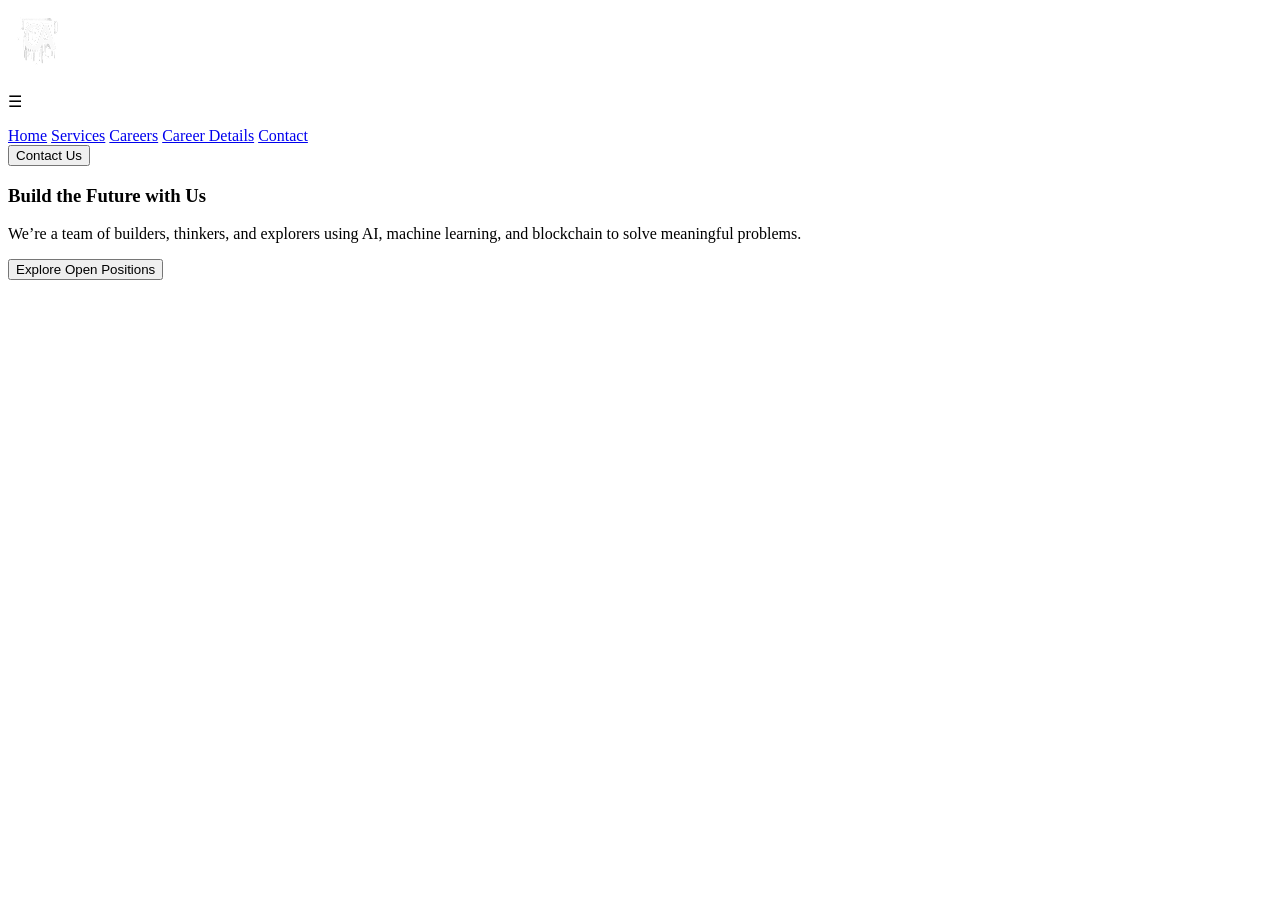
==== careers.html @ 8e5dedd1 "page fix" ====
<!DOCTYPE html>
<html lang="en">

<head>
    <link rel="stylesheet" href="./output.css">
    <meta charset="UTF-8">
    <meta name="viewport" content="width=device-width, initial-scale=1.0">
    <title>Document</title>
</head>

<body class="bg-[black]">
    <header class="max-w-[1200px] w-full  h-[96px] items-center m-auto flex flex-row justify-between">
        <img src="../Logo.png" alt="">
        <p class="lg:hidden text-[white] text-4xl mr-[20px]">☰</p>
        <div class="flex flex-row hidden lg:flex text-[white] gap-[40px] text-[16px]">
            <a href="../index.html">Home</a>
            <a href="./src/services.html">Services</a>
            <a href="#">Careers</a>
            <a href="./src/details.html">Career Details</a>
            <a href="./src/Contact.html">Contact</a>
        </div>
        <button class="w-[140px] h-[42px] hidden lg:block bg-[#0A84FF] text-[white] font-semibold rounded-xl">Contact
            Us</button>
    </header>
    <section
        class="flex flex-col lg:flex-row max-w-[1200px] justify-between rounded-[30px] lg:rounded-[50px] items-center bg-[#141414] m-auto w-full h-auto lg:h-[376px] p-8 lg:p-0 overflow-hidden">

        <aside class="flex flex-col lg:ml-[40px] gap-[20px] lg:gap-[40px] text-center lg:text-left">
            <h1 class="text-white text-[32px] lg:text-[40px] font-bold leading-tight">
                Build the Future with Us
            </h1>

            <p class="text-[14px] lg:text-[16px] text-white w-full lg:w-[629px] ">
                We’re a team of builders, thinkers, and explorers using AI, machine learning, and blockchain to solve
                meaningful problems.
            </p>
            <button class="w-[190px] h-[43px] bg-[#0A84FF] rounded-2xl text-[white] font-semibold text-[14px]">Explore
                Open Positions</button>
        </aside>

        <img src="./calogo1 2.png" alt="" class="w-full lg:w-[465px] lg:h-full  mt-8 lg:mt-0">
    </section>
</body>

</html>
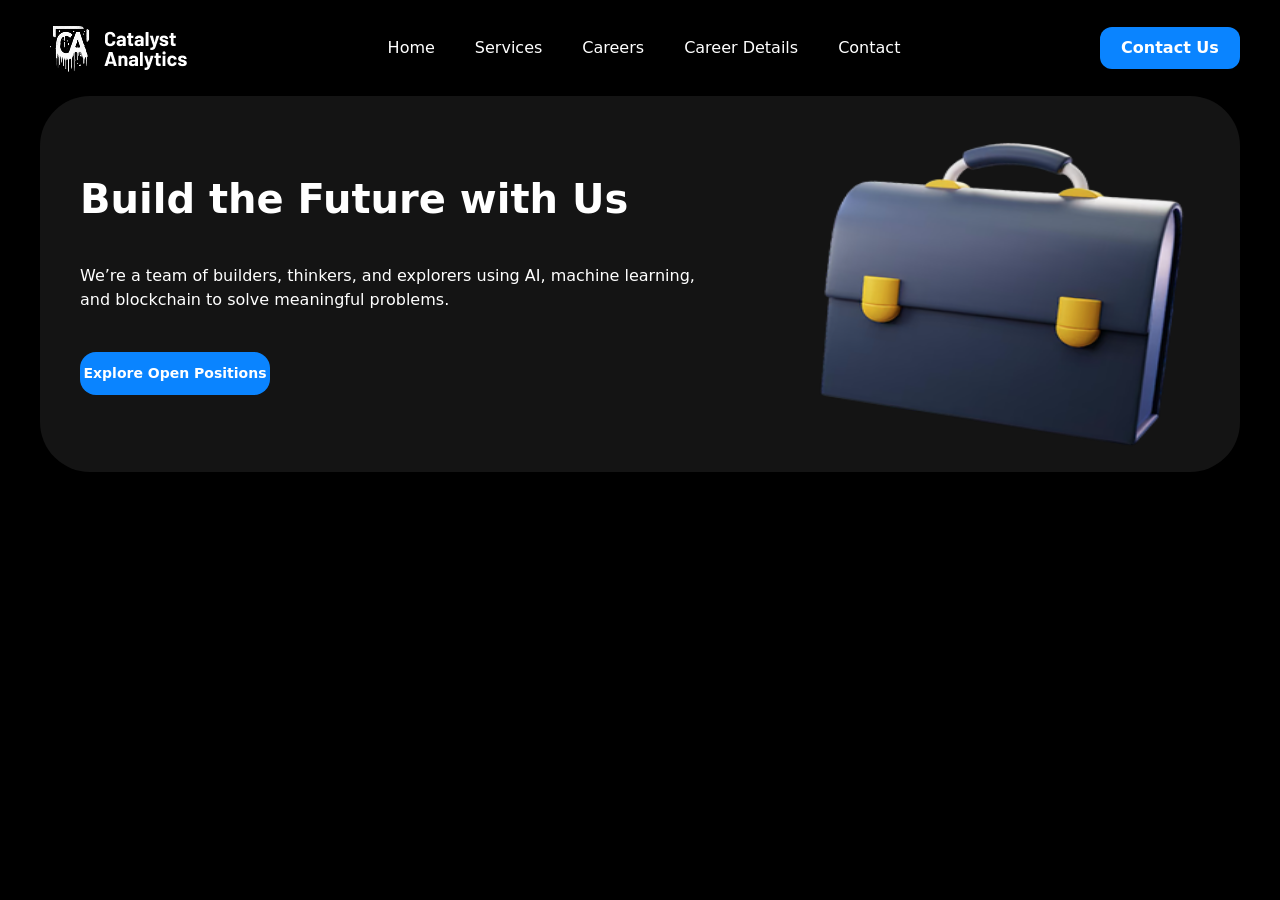
==== commit 6409d180: "page fix2" ====
--- a/careers.html
+++ b/careers.html
@@ -2,7 +2,7 @@
 <html lang="en">
 
 <head>
-    <link rel="stylesheet" href="./output.css">
+    <link rel="stylesheet" href="./src/output.css">
     <meta charset="UTF-8">
     <meta name="viewport" content="width=device-width, initial-scale=1.0">
     <title>Document</title>
@@ -10,7 +10,7 @@
 
 <body class="bg-[black]">
     <header class="max-w-[1200px] w-full  h-[96px] items-center m-auto flex flex-row justify-between">
-        <img src="../Logo.png" alt="">
+        <img src="./Logo.png" alt="">
         <p class="lg:hidden text-[white] text-4xl mr-[20px]">☰</p>
         <div class="flex flex-row hidden lg:flex text-[white] gap-[40px] text-[16px]">
             <a href="../index.html">Home</a>
@@ -38,7 +38,7 @@
                 Open Positions</button>
         </aside>
 
-        <img src="./calogo1 2.png" alt="" class="w-full lg:w-[465px] lg:h-full  mt-8 lg:mt-0">
+        <img src="./src/calogo1 2.png" alt="" class="w-full lg:w-[465px] lg:h-full  mt-8 lg:mt-0">
     </section>
 </body>
 
--- a/src/output.css
+++ b/src/output.css
@@ -0,0 +1,1592 @@
+/*! tailwindcss v4.2.4 | MIT License | https://tailwindcss.com */
+@layer properties;
+@layer theme, base, components, utilities;
+@layer theme {
+  :root, :host {
+    --font-sans: ui-sans-serif, system-ui, sans-serif, "Apple Color Emoji",
+      "Segoe UI Emoji", "Segoe UI Symbol", "Noto Color Emoji";
+    --font-mono: ui-monospace, SFMono-Regular, Menlo, Monaco, Consolas, "Liberation Mono",
+      "Courier New", monospace;
+    --color-white: #fff;
+    --spacing: 0.25rem;
+    --text-4xl: 2.25rem;
+    --text-4xl--line-height: calc(2.5 / 2.25);
+    --font-weight-semibold: 600;
+    --font-weight-bold: 700;
+    --leading-tight: 1.25;
+    --leading-relaxed: 1.625;
+    --radius-xl: 0.75rem;
+    --radius-2xl: 1rem;
+    --radius-3xl: 1.5rem;
+    --radius-4xl: 2rem;
+    --default-font-family: var(--font-sans);
+    --default-mono-font-family: var(--font-mono);
+  }
+}
+@layer base {
+  *, ::after, ::before, ::backdrop, ::file-selector-button {
+    box-sizing: border-box;
+    margin: 0;
+    padding: 0;
+    border: 0 solid;
+  }
+  html, :host {
+    line-height: 1.5;
+    -webkit-text-size-adjust: 100%;
+    tab-size: 4;
+    font-family: var(--default-font-family, ui-sans-serif, system-ui, sans-serif, "Apple Color Emoji", "Segoe UI Emoji", "Segoe UI Symbol", "Noto Color Emoji");
+    font-feature-settings: var(--default-font-feature-settings, normal);
+    font-variation-settings: var(--default-font-variation-settings, normal);
+    -webkit-tap-highlight-color: transparent;
+  }
+  hr {
+    height: 0;
+    color: inherit;
+    border-top-width: 1px;
+  }
+  abbr:where([title]) {
+    -webkit-text-decoration: underline dotted;
+    text-decoration: underline dotted;
+  }
+  h1, h2, h3, h4, h5, h6 {
+    font-size: inherit;
+    font-weight: inherit;
+  }
+  a {
+    color: inherit;
+    -webkit-text-decoration: inherit;
+    text-decoration: inherit;
+  }
+  b, strong {
+    font-weight: bolder;
+  }
+  code, kbd, samp, pre {
+    font-family: var(--default-mono-font-family, ui-monospace, SFMono-Regular, Menlo, Monaco, Consolas, "Liberation Mono", "Courier New", monospace);
+    font-feature-settings: var(--default-mono-font-feature-settings, normal);
+    font-variation-settings: var(--default-mono-font-variation-settings, normal);
+    font-size: 1em;
+  }
+  small {
+    font-size: 80%;
+  }
+  sub, sup {
+    font-size: 75%;
+    line-height: 0;
+    position: relative;
+    vertical-align: baseline;
+  }
+  sub {
+    bottom: -0.25em;
+  }
+  sup {
+    top: -0.5em;
+  }
+  table {
+    text-indent: 0;
+    border-color: inherit;
+    border-collapse: collapse;
+  }
+  :-moz-focusring {
+    outline: auto;
+  }
+  progress {
+    vertical-align: baseline;
+  }
+  summary {
+    display: list-item;
+  }
+  ol, ul, menu {
+    list-style: none;
+  }
+  img, svg, video, canvas, audio, iframe, embed, object {
+    display: block;
+    vertical-align: middle;
+  }
+  img, video {
+    max-width: 100%;
+    height: auto;
+  }
+  button, input, select, optgroup, textarea, ::file-selector-button {
+    font: inherit;
+    font-feature-settings: inherit;
+    font-variation-settings: inherit;
+    letter-spacing: inherit;
+    color: inherit;
+    border-radius: 0;
+    background-color: transparent;
+    opacity: 1;
+  }
+  :where(select:is([multiple], [size])) optgroup {
+    font-weight: bolder;
+  }
+  :where(select:is([multiple], [size])) optgroup option {
+    padding-inline-start: 20px;
+  }
+  ::file-selector-button {
+    margin-inline-end: 4px;
+  }
+  ::placeholder {
+    opacity: 1;
+  }
+  @supports (not (-webkit-appearance: -apple-pay-button))  or (contain-intrinsic-size: 1px) {
+    ::placeholder {
+      color: currentcolor;
+      @supports (color: color-mix(in lab, red, red)) {
+        color: color-mix(in oklab, currentcolor 50%, transparent);
+      }
+    }
+  }
+  textarea {
+    resize: vertical;
+  }
+  ::-webkit-search-decoration {
+    -webkit-appearance: none;
+  }
+  ::-webkit-date-and-time-value {
+    min-height: 1lh;
+    text-align: inherit;
+  }
+  ::-webkit-datetime-edit {
+    display: inline-flex;
+  }
+  ::-webkit-datetime-edit-fields-wrapper {
+    padding: 0;
+  }
+  ::-webkit-datetime-edit, ::-webkit-datetime-edit-year-field, ::-webkit-datetime-edit-month-field, ::-webkit-datetime-edit-day-field, ::-webkit-datetime-edit-hour-field, ::-webkit-datetime-edit-minute-field, ::-webkit-datetime-edit-second-field, ::-webkit-datetime-edit-millisecond-field, ::-webkit-datetime-edit-meridiem-field {
+    padding-block: 0;
+  }
+  ::-webkit-calendar-picker-indicator {
+    line-height: 1;
+  }
+  :-moz-ui-invalid {
+    box-shadow: none;
+  }
+  button, input:where([type="button"], [type="reset"], [type="submit"]), ::file-selector-button {
+    appearance: button;
+  }
+  ::-webkit-inner-spin-button, ::-webkit-outer-spin-button {
+    height: auto;
+  }
+  [hidden]:where(:not([hidden="until-found"])) {
+    display: none !important;
+  }
+}
+@layer utilities {
+  .m-auto {
+    margin: auto;
+  }
+  .mt-2 {
+    margin-top: calc(var(--spacing) * 2);
+  }
+  .mt-4 {
+    margin-top: calc(var(--spacing) * 4);
+  }
+  .mt-8 {
+    margin-top: calc(var(--spacing) * 8);
+  }
+  .mt-10 {
+    margin-top: calc(var(--spacing) * 10);
+  }
+  .mt-\[0px\] {
+    margin-top: 0px;
+  }
+  .mt-\[00px\] {
+    margin-top: 00px;
+  }
+  .mt-\[10px\] {
+    margin-top: 10px;
+  }
+  .mt-\[40px\] {
+    margin-top: 40px;
+  }
+  .mt-\[50px\] {
+    margin-top: 50px;
+  }
+  .mt-\[60px\] {
+    margin-top: 60px;
+  }
+  .mt-\[70px\] {
+    margin-top: 70px;
+  }
+  .mt-\[80px\] {
+    margin-top: 80px;
+  }
+  .mt-\[100p\] {
+    margin-top: 100p;
+  }
+  .mt-\[100px\] {
+    margin-top: 100px;
+  }
+  .mt-\[150px\] {
+    margin-top: 150px;
+  }
+  .mt-\[190px\] {
+    margin-top: 190px;
+  }
+  .mt-\[300px\] {
+    margin-top: 300px;
+  }
+  .mt-\[500px\] {
+    margin-top: 500px;
+  }
+  .mt-\[900px\] {
+    margin-top: 900px;
+  }
+  .mt-\[1000px\] {
+    margin-top: 1000px;
+  }
+  .mt-\[1200px\] {
+    margin-top: 1200px;
+  }
+  .mr-\[20px\] {
+    margin-right: 20px;
+  }
+  .mr-\[30px\] {
+    margin-right: 30px;
+  }
+  .mb-2 {
+    margin-bottom: calc(var(--spacing) * 2);
+  }
+  .mb-10 {
+    margin-bottom: calc(var(--spacing) * 10);
+  }
+  .mb-\[10px\] {
+    margin-bottom: 10px;
+  }
+  .mb-\[20px\] {
+    margin-bottom: 20px;
+  }
+  .mb-\[30px\] {
+    margin-bottom: 30px;
+  }
+  .mb-\[50px\] {
+    margin-bottom: 50px;
+  }
+  .mb-\[90px\] {
+    margin-bottom: 90px;
+  }
+  .mb-\[110px\] {
+    margin-bottom: 110px;
+  }
+  .mb-\[120px\] {
+    margin-bottom: 120px;
+  }
+  .ml-4 {
+    margin-left: calc(var(--spacing) * 4);
+  }
+  .ml-\[0px\] {
+    margin-left: 0px;
+  }
+  .ml-\[10px\] {
+    margin-left: 10px;
+  }
+  .ml-\[30px\] {
+    margin-left: 30px;
+  }
+  .ml-\[40px\] {
+    margin-left: 40px;
+  }
+  .ml-\[80px\] {
+    margin-left: 80px;
+  }
+  .ml-\[100px\] {
+    margin-left: 100px;
+  }
+  .block {
+    display: block;
+  }
+  .flex {
+    display: flex;
+  }
+  .grid {
+    display: grid;
+  }
+  .hidden {
+    display: none;
+  }
+  .table {
+    display: table;
+  }
+  .h-2 {
+    height: calc(var(--spacing) * 2);
+  }
+  .h-5 {
+    height: calc(var(--spacing) * 5);
+  }
+  .h-6 {
+    height: calc(var(--spacing) * 6);
+  }
+  .h-\[20px\] {
+    height: 20px;
+  }
+  .h-\[21px\] {
+    height: 21px;
+  }
+  .h-\[25px\] {
+    height: 25px;
+  }
+  .h-\[30px\] {
+    height: 30px;
+  }
+  .h-\[42px\] {
+    height: 42px;
+  }
+  .h-\[43px\] {
+    height: 43px;
+  }
+  .h-\[50px\] {
+    height: 50px;
+  }
+  .h-\[58px\] {
+    height: 58px;
+  }
+  .h-\[64px\] {
+    height: 64px;
+  }
+  .h-\[72px\] {
+    height: 72px;
+  }
+  .h-\[77px\] {
+    height: 77px;
+  }
+  .h-\[96\] {
+    height: 96;
+  }
+  .h-\[96px\] {
+    height: 96px;
+  }
+  .h-\[140px\] {
+    height: 140px;
+  }
+  .h-\[170px\] {
+    height: 170px;
+  }
+  .h-\[254px\] {
+    height: 254px;
+  }
+  .h-\[348px\] {
+    height: 348px;
+  }
+  .h-\[368px\] {
+    height: 368px;
+  }
+  .h-\[376px\] {
+    height: 376px;
+  }
+  .h-\[400xp\] {
+    height: 400xp;
+  }
+  .h-\[480px\] {
+    height: 480px;
+  }
+  .h-\[654\.5970458984375px\] {
+    height: 654.5970458984375px;
+  }
+  .h-\[655px\] {
+    height: 655px;
+  }
+  .h-\[668px\] {
+    height: 668px;
+  }
+  .h-\[700px\] {
+    height: 700px;
+  }
+  .h-\[932\] {
+    height: 932;
+  }
+  .h-\[932px\] {
+    height: 932px;
+  }
+  .h-auto {
+    height: auto;
+  }
+  .min-h-\[100px\] {
+    min-height: 100px;
+  }
+  .min-h-\[200px\] {
+    min-height: 200px;
+  }
+  .min-h-\[600px\] {
+    min-height: 600px;
+  }
+  .w-2 {
+    width: calc(var(--spacing) * 2);
+  }
+  .w-5 {
+    width: calc(var(--spacing) * 5);
+  }
+  .w-6 {
+    width: calc(var(--spacing) * 6);
+  }
+  .w-\[0\%\] {
+    width: 0%;
+  }
+  .w-\[0px\] {
+    width: 0px;
+  }
+  .w-\[2px\] {
+    width: 2px;
+  }
+  .w-\[5\] {
+    width: 5;
+  }
+  .w-\[10px\] {
+    width: 10px;
+  }
+  .w-\[20px\] {
+    width: 20px;
+  }
+  .w-\[21px\] {
+    width: 21px;
+  }
+  .w-\[25px\] {
+    width: 25px;
+  }
+  .w-\[30px\] {
+    width: 30px;
+  }
+  .w-\[39px\] {
+    width: 39px;
+  }
+  .w-\[40px\] {
+    width: 40px;
+  }
+  .w-\[42px\] {
+    width: 42px;
+  }
+  .w-\[47\] {
+    width: 47;
+  }
+  .w-\[50\%\] {
+    width: 50%;
+  }
+  .w-\[65\%\] {
+    width: 65%;
+  }
+  .w-\[66\%\] {
+    width: 66%;
+  }
+  .w-\[66\.5\%\] {
+    width: 66.5%;
+  }
+  .w-\[66\.8\%\] {
+    width: 66.8%;
+  }
+  .w-\[67\%\] {
+    width: 67%;
+  }
+  .w-\[68\%\] {
+    width: 68%;
+  }
+  .w-\[70\%\] {
+    width: 70%;
+  }
+  .w-\[70px\] {
+    width: 70px;
+  }
+  .w-\[80\%\] {
+    width: 80%;
+  }
+  .w-\[90px\] {
+    width: 90px;
+  }
+  .w-\[100px\] {
+    width: 100px;
+  }
+  .w-\[140\.00000691413788\] {
+    width: 140.00000691413788;
+  }
+  .w-\[140px\] {
+    width: 140px;
+  }
+  .w-\[160px\] {
+    width: 160px;
+  }
+  .w-\[165\.00000542402177\] {
+    width: 165.00000542402177;
+  }
+  .w-\[165px\] {
+    width: 165px;
+  }
+  .w-\[180px\] {
+    width: 180px;
+  }
+  .w-\[190px\] {
+    width: 190px;
+  }
+  .w-\[200px\] {
+    width: 200px;
+  }
+  .w-\[220px\] {
+    width: 220px;
+  }
+  .w-\[240px\] {
+    width: 240px;
+  }
+  .w-\[250px\] {
+    width: 250px;
+  }
+  .w-\[300px\] {
+    width: 300px;
+  }
+  .w-\[320px\] {
+    width: 320px;
+  }
+  .w-\[359px\] {
+    width: 359px;
+  }
+  .w-\[378px\] {
+    width: 378px;
+  }
+  .w-\[378x\] {
+    width: 378x;
+  }
+  .w-\[380px\] {
+    width: 380px;
+  }
+  .w-\[400px\] {
+    width: 400px;
+  }
+  .w-\[452px\] {
+    width: 452px;
+  }
+  .w-\[472px\] {
+    width: 472px;
+  }
+  .w-\[492px\] {
+    width: 492px;
+  }
+  .w-\[500px\] {
+    width: 500px;
+  }
+  .w-\[502px\] {
+    width: 502px;
+  }
+  .w-\[552px\] {
+    width: 552px;
+  }
+  .w-\[570px\] {
+    width: 570px;
+  }
+  .w-\[582px\] {
+    width: 582px;
+  }
+  .w-\[586px\] {
+    width: 586px;
+  }
+  .w-\[602px\] {
+    width: 602px;
+  }
+  .w-\[629\] {
+    width: 629;
+  }
+  .w-\[629px\] {
+    width: 629px;
+  }
+  .w-\[645\] {
+    width: 645;
+  }
+  .w-\[645px\] {
+    width: 645px;
+  }
+  .w-\[659px\] {
+    width: 659px;
+  }
+  .w-\[675px\] {
+    width: 675px;
+  }
+  .w-\[712px\] {
+    width: 712px;
+  }
+  .w-\[761\.2799072265625\] {
+    width: 761.2799072265625;
+  }
+  .w-\[761\.2799072265625px\] {
+    width: 761.2799072265625px;
+  }
+  .w-\[798px\] {
+    width: 798px;
+  }
+  .w-fit {
+    width: fit-content;
+  }
+  .w-full {
+    width: 100%;
+  }
+  .max-w-\[200px\] {
+    max-width: 200px;
+  }
+  .max-w-\[300px\] {
+    max-width: 300px;
+  }
+  .max-w-\[400px\] {
+    max-width: 400px;
+  }
+  .max-w-\[500\] {
+    max-width: 500;
+  }
+  .max-w-\[500px\] {
+    max-width: 500px;
+  }
+  .max-w-\[798px\] {
+    max-width: 798px;
+  }
+  .max-w-\[800px\] {
+    max-width: 800px;
+  }
+  .max-w-\[1200px\] {
+    max-width: 1200px;
+  }
+  .max-w-\[px\] {
+    max-width: px;
+  }
+  .flex-1 {
+    flex: 1;
+  }
+  .flex-shrink {
+    flex-shrink: 1;
+  }
+  .flex-shrink-0 {
+    flex-shrink: 0;
+  }
+  .border-collapse {
+    border-collapse: collapse;
+  }
+  .cursor-pointer {
+    cursor: pointer;
+  }
+  .resize {
+    resize: both;
+  }
+  .list-disc {
+    list-style-type: disc;
+  }
+  .grid-cols-2 {
+    grid-template-columns: repeat(2, minmax(0, 1fr));
+  }
+  .flex-col {
+    flex-direction: column;
+  }
+  .flex-row {
+    flex-direction: row;
+  }
+  .items-center {
+    align-items: center;
+  }
+  .items-start {
+    align-items: flex-start;
+  }
+  .justify-between {
+    justify-content: space-between;
+  }
+  .justify-center {
+    justify-content: center;
+  }
+  .gap-6 {
+    gap: calc(var(--spacing) * 6);
+  }
+  .gap-8 {
+    gap: calc(var(--spacing) * 8);
+  }
+  .gap-\[10px\] {
+    gap: 10px;
+  }
+  .gap-\[15px\] {
+    gap: 15px;
+  }
+  .gap-\[20px\] {
+    gap: 20px;
+  }
+  .gap-\[25px\] {
+    gap: 25px;
+  }
+  .gap-\[30px\] {
+    gap: 30px;
+  }
+  .gap-\[40px\] {
+    gap: 40px;
+  }
+  .gap-\[45px\] {
+    gap: 45px;
+  }
+  .gap-\[50px\] {
+    gap: 50px;
+  }
+  .gap-\[70px\] {
+    gap: 70px;
+  }
+  .gap-\[90px\] {
+    gap: 90px;
+  }
+  .gap-\[100px\] {
+    gap: 100px;
+  }
+  .space-y-3 {
+    :where(& > :not(:last-child)) {
+      --tw-space-y-reverse: 0;
+      margin-block-start: calc(calc(var(--spacing) * 3) * var(--tw-space-y-reverse));
+      margin-block-end: calc(calc(var(--spacing) * 3) * calc(1 - var(--tw-space-y-reverse)));
+    }
+  }
+  .gap-y-6 {
+    row-gap: calc(var(--spacing) * 6);
+  }
+  .self-end {
+    align-self: flex-end;
+  }
+  .self-start {
+    align-self: flex-start;
+  }
+  .overflow-hidden {
+    overflow: hidden;
+  }
+  .rounded-2xl {
+    border-radius: var(--radius-2xl);
+  }
+  .rounded-3xl {
+    border-radius: var(--radius-3xl);
+  }
+  .rounded-4xl {
+    border-radius: var(--radius-4xl);
+  }
+  .rounded-\[30px\] {
+    border-radius: 30px;
+  }
+  .rounded-\[36px\] {
+    border-radius: 36px;
+  }
+  .rounded-\[50px\] {
+    border-radius: 50px;
+  }
+  .rounded-\[60px\] {
+    border-radius: 60px;
+  }
+  .rounded-full {
+    border-radius: calc(infinity * 1px);
+  }
+  .rounded-xl {
+    border-radius: var(--radius-xl);
+  }
+  .border {
+    border-style: var(--tw-border-style);
+    border-width: 1px;
+  }
+  .border-\[\#0A84FF\] {
+    border-color: #0A84FF;
+  }
+  .bg-\[\#0A84FF\] {
+    background-color: #0A84FF;
+  }
+  .bg-\[\#1E1E1E\] {
+    background-color: #1E1E1E;
+  }
+  .bg-\[\#030303\] {
+    background-color: #030303;
+  }
+  .bg-\[\#141414\] {
+    background-color: #141414;
+  }
+  .bg-\[black\] {
+    background-color: black;
+  }
+  .bg-\[ur\(\'\'\)\] {
+    background-color: ur('');
+  }
+  .bg-\[ur\(\'\.\.\/Frame\'\)\] {
+    background-color: ur('../Frame');
+  }
+  .bg-\[ur\(\'\.\.\/Frame\.png\'\)\] {
+    background-color: ur('../Frame.png');
+  }
+  .bg-\[ur\(\'\.\/Frame\.png\'\)\] {
+    background-color: ur('./Frame.png');
+  }
+  .bg-\[ur\] {
+    background-color: ur;
+  }
+  .bg-white {
+    background-color: var(--color-white);
+  }
+  .bg-\[url\(\'\'\)\] {
+    background-image: url('');
+  }
+  .bg-\[url\(\'\.\.\/Frame\.png\'\)\] {
+    background-image: url('../Frame.png');
+  }
+  .bg-\[url\(\'\.\/Frame\.png\'\)\] {
+    background-image: url('./Frame.png');
+  }
+  .bg-\[url\(\'\.\/image4\.png\'\)\] {
+    background-image: url('./image4.png');
+  }
+  .bg-\[url\(\'\.\/imga\'\)\] {
+    background-image: url('./imga');
+  }
+  .bg-auto {
+    background-size: auto;
+  }
+  .bg-contain {
+    background-size: contain;
+  }
+  .bg-cover {
+    background-size: cover;
+  }
+  .bg-center {
+    background-position: center;
+  }
+  .bg-left {
+    background-position: left;
+  }
+  .bg-no-repeat {
+    background-repeat: no-repeat;
+  }
+  .bg-repeat {
+    background-repeat: repeat;
+  }
+  .p-6 {
+    padding: calc(var(--spacing) * 6);
+  }
+  .p-8 {
+    padding: calc(var(--spacing) * 8);
+  }
+  .p-10 {
+    padding: calc(var(--spacing) * 10);
+  }
+  .p-\[20px\] {
+    padding: 20px;
+  }
+  .px-2 {
+    padding-inline: calc(var(--spacing) * 2);
+  }
+  .px-4 {
+    padding-inline: calc(var(--spacing) * 4);
+  }
+  .px-6 {
+    padding-inline: calc(var(--spacing) * 6);
+  }
+  .px-\[20px\] {
+    padding-inline: 20px;
+  }
+  .py-\[20px\] {
+    padding-block: 20px;
+  }
+  .pr-\[10px\] {
+    padding-right: 10px;
+  }
+  .pr-\[30px\] {
+    padding-right: 30px;
+  }
+  .pb-\[0px\] {
+    padding-bottom: 0px;
+  }
+  .pb-\[10px\] {
+    padding-bottom: 10px;
+  }
+  .pb-\[30px\] {
+    padding-bottom: 30px;
+  }
+  .pb-\[60px\] {
+    padding-bottom: 60px;
+  }
+  .pb-\[100px\] {
+    padding-bottom: 100px;
+  }
+  .pl-5 {
+    padding-left: calc(var(--spacing) * 5);
+  }
+  .pl-\[10px\] {
+    padding-left: 10px;
+  }
+  .pl-\[20px\] {
+    padding-left: 20px;
+  }
+  .pl-\[30px\] {
+    padding-left: 30px;
+  }
+  .pl-\[40px\] {
+    padding-left: 40px;
+  }
+  .pl-\[100px\] {
+    padding-left: 100px;
+  }
+  .pl-\[px\] {
+    padding-left: px;
+  }
+  .text-center {
+    text-align: center;
+  }
+  .text-left {
+    text-align: left;
+  }
+  .text-4xl {
+    font-size: var(--text-4xl);
+    line-height: var(--tw-leading, var(--text-4xl--line-height));
+  }
+  .text-\[13px\] {
+    font-size: 13px;
+  }
+  .text-\[14px\] {
+    font-size: 14px;
+  }
+  .text-\[15px\] {
+    font-size: 15px;
+  }
+  .text-\[16px\] {
+    font-size: 16px;
+  }
+  .text-\[18px\] {
+    font-size: 18px;
+  }
+  .text-\[20px\] {
+    font-size: 20px;
+  }
+  .text-\[22px\] {
+    font-size: 22px;
+  }
+  .text-\[24px\] {
+    font-size: 24px;
+  }
+  .text-\[28px\] {
+    font-size: 28px;
+  }
+  .text-\[30px\] {
+    font-size: 30px;
+  }
+  .text-\[32px\] {
+    font-size: 32px;
+  }
+  .text-\[36px\] {
+    font-size: 36px;
+  }
+  .text-\[40px\] {
+    font-size: 40px;
+  }
+  .text-\[50px\] {
+    font-size: 50px;
+  }
+  .text-\[60px\] {
+    font-size: 60px;
+  }
+  .text-\[65px\] {
+    font-size: 65px;
+  }
+  .text-\[69px\] {
+    font-size: 69px;
+  }
+  .text-\[72px\] {
+    font-size: 72px;
+  }
+  .leading-3 {
+    --tw-leading: calc(var(--spacing) * 3);
+    line-height: calc(var(--spacing) * 3);
+  }
+  .leading-10 {
+    --tw-leading: calc(var(--spacing) * 10);
+    line-height: calc(var(--spacing) * 10);
+  }
+  .leading-relaxed {
+    --tw-leading: var(--leading-relaxed);
+    line-height: var(--leading-relaxed);
+  }
+  .leading-tight {
+    --tw-leading: var(--leading-tight);
+    line-height: var(--leading-tight);
+  }
+  .font-\[300\] {
+    --tw-font-weight: 300;
+    font-weight: 300;
+  }
+  .font-\[400\] {
+    --tw-font-weight: 400;
+    font-weight: 400;
+  }
+  .font-\[500\] {
+    --tw-font-weight: 500;
+    font-weight: 500;
+  }
+  .font-bold {
+    --tw-font-weight: var(--font-weight-bold);
+    font-weight: var(--font-weight-bold);
+  }
+  .font-semibold {
+    --tw-font-weight: var(--font-weight-semibold);
+    font-weight: var(--font-weight-semibold);
+  }
+  .text-\[\#0A84FF\] {
+    color: #0A84FF;
+  }
+  .text-\[\#98989A\] {
+    color: #98989A;
+  }
+  .text-\[14\[x\]\] {
+    color: 14[x];
+  }
+  .text-\[px\] {
+    color: px;
+  }
+  .text-\[white\] {
+    color: white;
+  }
+  .text-\[wjite\] {
+    color: wjite;
+  }
+  .text-white {
+    color: var(--color-white);
+  }
+  .underline {
+    text-decoration-line: underline;
+  }
+  .opacity-90 {
+    opacity: 90%;
+  }
+  .shadow-inner {
+    --tw-shadow: inset 0 2px 4px 0 var(--tw-shadow-color, rgb(0 0 0 / 0.05));
+    box-shadow: var(--tw-inset-shadow), var(--tw-inset-ring-shadow), var(--tw-ring-offset-shadow), var(--tw-ring-shadow), var(--tw-shadow);
+  }
+  .outline {
+    outline-style: var(--tw-outline-style);
+    outline-width: 1px;
+  }
+  .marker\:text-\[\#0A84FF\] {
+    & *::marker {
+      color: #0A84FF;
+    }
+    &::marker {
+      color: #0A84FF;
+    }
+    & *::-webkit-details-marker {
+      color: #0A84FF;
+    }
+    &::-webkit-details-marker {
+      color: #0A84FF;
+    }
+  }
+  .sm\:flex-row {
+    @media (width >= 40rem) {
+      flex-direction: row;
+    }
+  }
+  .md\:flex-row {
+    @media (width >= 48rem) {
+      flex-direction: row;
+    }
+  }
+  .lg\:mt-0 {
+    @media (width >= 64rem) {
+      margin-top: calc(var(--spacing) * 0);
+    }
+  }
+  .lg\:mt-\[0\] {
+    @media (width >= 64rem) {
+      margin-top: 0;
+    }
+  }
+  .lg\:mt-\[10px\] {
+    @media (width >= 64rem) {
+      margin-top: 10px;
+    }
+  }
+  .lg\:mt-\[20px\] {
+    @media (width >= 64rem) {
+      margin-top: 20px;
+    }
+  }
+  .lg\:mt-\[100px\] {
+    @media (width >= 64rem) {
+      margin-top: 100px;
+    }
+  }
+  .lg\:mr-\[0\] {
+    @media (width >= 64rem) {
+      margin-right: 0;
+    }
+  }
+  .lg\:ml-\[0\] {
+    @media (width >= 64rem) {
+      margin-left: 0;
+    }
+  }
+  .lg\:ml-\[40px\] {
+    @media (width >= 64rem) {
+      margin-left: 40px;
+    }
+  }
+  .lg\:block {
+    @media (width >= 64rem) {
+      display: block;
+    }
+  }
+  .lg\:flex {
+    @media (width >= 64rem) {
+      display: flex;
+    }
+  }
+  .lg\:hidden {
+    @media (width >= 64rem) {
+      display: none;
+    }
+  }
+  .lg\:h-6 {
+    @media (width >= 64rem) {
+      height: calc(var(--spacing) * 6);
+    }
+  }
+  .lg\:h-\[30px\] {
+    @media (width >= 64rem) {
+      height: 30px;
+    }
+  }
+  .lg\:h-\[58px\] {
+    @media (width >= 64rem) {
+      height: 58px;
+    }
+  }
+  .lg\:h-\[72px\] {
+    @media (width >= 64rem) {
+      height: 72px;
+    }
+  }
+  .lg\:h-\[140px\] {
+    @media (width >= 64rem) {
+      height: 140px;
+    }
+  }
+  .lg\:h-\[254px\] {
+    @media (width >= 64rem) {
+      height: 254px;
+    }
+  }
+  .lg\:h-\[368px\] {
+    @media (width >= 64rem) {
+      height: 368px;
+    }
+  }
+  .lg\:h-\[376px\] {
+    @media (width >= 64rem) {
+      height: 376px;
+    }
+  }
+  .lg\:h-\[668px\] {
+    @media (width >= 64rem) {
+      height: 668px;
+    }
+  }
+  .lg\:h-\[932px\] {
+    @media (width >= 64rem) {
+      height: 932px;
+    }
+  }
+  .lg\:h-full {
+    @media (width >= 64rem) {
+      height: 100%;
+    }
+  }
+  .lg\:w-6 {
+    @media (width >= 64rem) {
+      width: calc(var(--spacing) * 6);
+    }
+  }
+  .lg\:w-\[4px\] {
+    @media (width >= 64rem) {
+      width: 4px;
+    }
+  }
+  .lg\:w-\[30px\] {
+    @media (width >= 64rem) {
+      width: 30px;
+    }
+  }
+  .lg\:w-\[43px\] {
+    @media (width >= 64rem) {
+      width: 43px;
+    }
+  }
+  .lg\:w-\[46px\] {
+    @media (width >= 64rem) {
+      width: 46px;
+    }
+  }
+  .lg\:w-\[53px\] {
+    @media (width >= 64rem) {
+      width: 53px;
+    }
+  }
+  .lg\:w-\[66\.8\%\] {
+    @media (width >= 64rem) {
+      width: 66.8%;
+    }
+  }
+  .lg\:w-\[90px\] {
+    @media (width >= 64rem) {
+      width: 90px;
+    }
+  }
+  .lg\:w-\[240px\] {
+    @media (width >= 64rem) {
+      width: 240px;
+    }
+  }
+  .lg\:w-\[443px\] {
+    @media (width >= 64rem) {
+      width: 443px;
+    }
+  }
+  .lg\:w-\[453px\] {
+    @media (width >= 64rem) {
+      width: 453px;
+    }
+  }
+  .lg\:w-\[463px\] {
+    @media (width >= 64rem) {
+      width: 463px;
+    }
+  }
+  .lg\:w-\[465px\] {
+    @media (width >= 64rem) {
+      width: 465px;
+    }
+  }
+  .lg\:w-\[469px\] {
+    @media (width >= 64rem) {
+      width: 469px;
+    }
+  }
+  .lg\:w-\[472px\] {
+    @media (width >= 64rem) {
+      width: 472px;
+    }
+  }
+  .lg\:w-\[473px\] {
+    @media (width >= 64rem) {
+      width: 473px;
+    }
+  }
+  .lg\:w-\[483px\] {
+    @media (width >= 64rem) {
+      width: 483px;
+    }
+  }
+  .lg\:w-\[493px\] {
+    @media (width >= 64rem) {
+      width: 493px;
+    }
+  }
+  .lg\:w-\[503px\] {
+    @media (width >= 64rem) {
+      width: 503px;
+    }
+  }
+  .lg\:w-\[523px\] {
+    @media (width >= 64rem) {
+      width: 523px;
+    }
+  }
+  .lg\:w-\[543px\] {
+    @media (width >= 64rem) {
+      width: 543px;
+    }
+  }
+  .lg\:w-\[573px\] {
+    @media (width >= 64rem) {
+      width: 573px;
+    }
+  }
+  .lg\:w-\[586px\] {
+    @media (width >= 64rem) {
+      width: 586px;
+    }
+  }
+  .lg\:w-\[629px\] {
+    @media (width >= 64rem) {
+      width: 629px;
+    }
+  }
+  .lg\:w-\[659px\] {
+    @media (width >= 64rem) {
+      width: 659px;
+    }
+  }
+  .lg\:w-\[full\] {
+    @media (width >= 64rem) {
+      width: full;
+    }
+  }
+  .lg\:w-\[px\] {
+    @media (width >= 64rem) {
+      width: px;
+    }
+  }
+  .lg\:w-auto {
+    @media (width >= 64rem) {
+      width: auto;
+    }
+  }
+  .lg\:max-w-\[1200px\] {
+    @media (width >= 64rem) {
+      max-width: 1200px;
+    }
+  }
+  .lg\:max-w-none {
+    @media (width >= 64rem) {
+      max-width: none;
+    }
+  }
+  .lg\:flex-row {
+    @media (width >= 64rem) {
+      flex-direction: row;
+    }
+  }
+  .lg\:items-center {
+    @media (width >= 64rem) {
+      align-items: center;
+    }
+  }
+  .lg\:gap-0 {
+    @media (width >= 64rem) {
+      gap: calc(var(--spacing) * 0);
+    }
+  }
+  .lg\:gap-\[30px\] {
+    @media (width >= 64rem) {
+      gap: 30px;
+    }
+  }
+  .lg\:gap-\[40px\] {
+    @media (width >= 64rem) {
+      gap: 40px;
+    }
+  }
+  .lg\:gap-\[45px\] {
+    @media (width >= 64rem) {
+      gap: 45px;
+    }
+  }
+  .lg\:gap-\[60px\] {
+    @media (width >= 64rem) {
+      gap: 60px;
+    }
+  }
+  .lg\:gap-\[70px\] {
+    @media (width >= 64rem) {
+      gap: 70px;
+    }
+  }
+  .lg\:gap-\[90px\] {
+    @media (width >= 64rem) {
+      gap: 90px;
+    }
+  }
+  .lg\:gap-x-20 {
+    @media (width >= 64rem) {
+      column-gap: calc(var(--spacing) * 20);
+    }
+  }
+  .lg\:self-start {
+    @media (width >= 64rem) {
+      align-self: flex-start;
+    }
+  }
+  .lg\:rounded-4xl {
+    @media (width >= 64rem) {
+      border-radius: var(--radius-4xl);
+    }
+  }
+  .lg\:rounded-\[50px\] {
+    @media (width >= 64rem) {
+      border-radius: 50px;
+    }
+  }
+  .lg\:p-0 {
+    @media (width >= 64rem) {
+      padding: calc(var(--spacing) * 0);
+    }
+  }
+  .lg\:p-\[40px\] {
+    @media (width >= 64rem) {
+      padding: 40px;
+    }
+  }
+  .lg\:px-0 {
+    @media (width >= 64rem) {
+      padding-inline: calc(var(--spacing) * 0);
+    }
+  }
+  .lg\:px-\[40px\] {
+    @media (width >= 64rem) {
+      padding-inline: 40px;
+    }
+  }
+  .lg\:py-0 {
+    @media (width >= 64rem) {
+      padding-block: calc(var(--spacing) * 0);
+    }
+  }
+  .lg\:pl-\[0\] {
+    @media (width >= 64rem) {
+      padding-left: 0;
+    }
+  }
+  .lg\:pl-\[40px\] {
+    @media (width >= 64rem) {
+      padding-left: 40px;
+    }
+  }
+  .lg\:text-left {
+    @media (width >= 64rem) {
+      text-align: left;
+    }
+  }
+  .lg\:text-\[16px\] {
+    @media (width >= 64rem) {
+      font-size: 16px;
+    }
+  }
+  .lg\:text-\[18px\] {
+    @media (width >= 64rem) {
+      font-size: 18px;
+    }
+  }
+  .lg\:text-\[20px\] {
+    @media (width >= 64rem) {
+      font-size: 20px;
+    }
+  }
+  .lg\:text-\[22px\] {
+    @media (width >= 64rem) {
+      font-size: 22px;
+    }
+  }
+  .lg\:text-\[24px\] {
+    @media (width >= 64rem) {
+      font-size: 24px;
+    }
+  }
+  .lg\:text-\[36px\] {
+    @media (width >= 64rem) {
+      font-size: 36px;
+    }
+  }
+  .lg\:text-\[40px\] {
+    @media (width >= 64rem) {
+      font-size: 40px;
+    }
+  }
+  .lg\:text-\[50px\] {
+    @media (width >= 64rem) {
+      font-size: 50px;
+    }
+  }
+}
+@property --tw-space-y-reverse {
+  syntax: "*";
+  inherits: false;
+  initial-value: 0;
+}
+@property --tw-border-style {
+  syntax: "*";
+  inherits: false;
+  initial-value: solid;
+}
+@property --tw-leading {
+  syntax: "*";
+  inherits: false;
+}
+@property --tw-font-weight {
+  syntax: "*";
+  inherits: false;
+}
+@property --tw-shadow {
+  syntax: "*";
+  inherits: false;
+  initial-value: 0 0 #0000;
+}
+@property --tw-shadow-color {
+  syntax: "*";
+  inherits: false;
+}
+@property --tw-shadow-alpha {
+  syntax: "<percentage>";
+  inherits: false;
+  initial-value: 100%;
+}
+@property --tw-inset-shadow {
+  syntax: "*";
+  inherits: false;
+  initial-value: 0 0 #0000;
+}
+@property --tw-inset-shadow-color {
+  syntax: "*";
+  inherits: false;
+}
+@property --tw-inset-shadow-alpha {
+  syntax: "<percentage>";
+  inherits: false;
+  initial-value: 100%;
+}
+@property --tw-ring-color {
+  syntax: "*";
+  inherits: false;
+}
+@property --tw-ring-shadow {
+  syntax: "*";
+  inherits: false;
+  initial-value: 0 0 #0000;
+}
+@property --tw-inset-ring-color {
+  syntax: "*";
+  inherits: false;
+}
+@property --tw-inset-ring-shadow {
+  syntax: "*";
+  inherits: false;
+  initial-value: 0 0 #0000;
+}
+@property --tw-ring-inset {
+  syntax: "*";
+  inherits: false;
+}
+@property --tw-ring-offset-width {
+  syntax: "<length>";
+  inherits: false;
+  initial-value: 0px;
+}
+@property --tw-ring-offset-color {
+  syntax: "*";
+  inherits: false;
+  initial-value: #fff;
+}
+@property --tw-ring-offset-shadow {
+  syntax: "*";
+  inherits: false;
+  initial-value: 0 0 #0000;
+}
+@property --tw-outline-style {
+  syntax: "*";
+  inherits: false;
+  initial-value: solid;
+}
+@layer properties {
+  @supports ((-webkit-hyphens: none) and (not (margin-trim: inline))) or ((-moz-orient: inline) and (not (color:rgb(from red r g b)))) {
+    *, ::before, ::after, ::backdrop {
+      --tw-space-y-reverse: 0;
+      --tw-border-style: solid;
+      --tw-leading: initial;
+      --tw-font-weight: initial;
+      --tw-shadow: 0 0 #0000;
+      --tw-shadow-color: initial;
+      --tw-shadow-alpha: 100%;
+      --tw-inset-shadow: 0 0 #0000;
+      --tw-inset-shadow-color: initial;
+      --tw-inset-shadow-alpha: 100%;
+      --tw-ring-color: initial;
+      --tw-ring-shadow: 0 0 #0000;
+      --tw-inset-ring-color: initial;
+      --tw-inset-ring-shadow: 0 0 #0000;
+      --tw-ring-inset: initial;
+      --tw-ring-offset-width: 0px;
+      --tw-ring-offset-color: #fff;
+      --tw-ring-offset-shadow: 0 0 #0000;
+      --tw-outline-style: solid;
+    }
+  }
+}
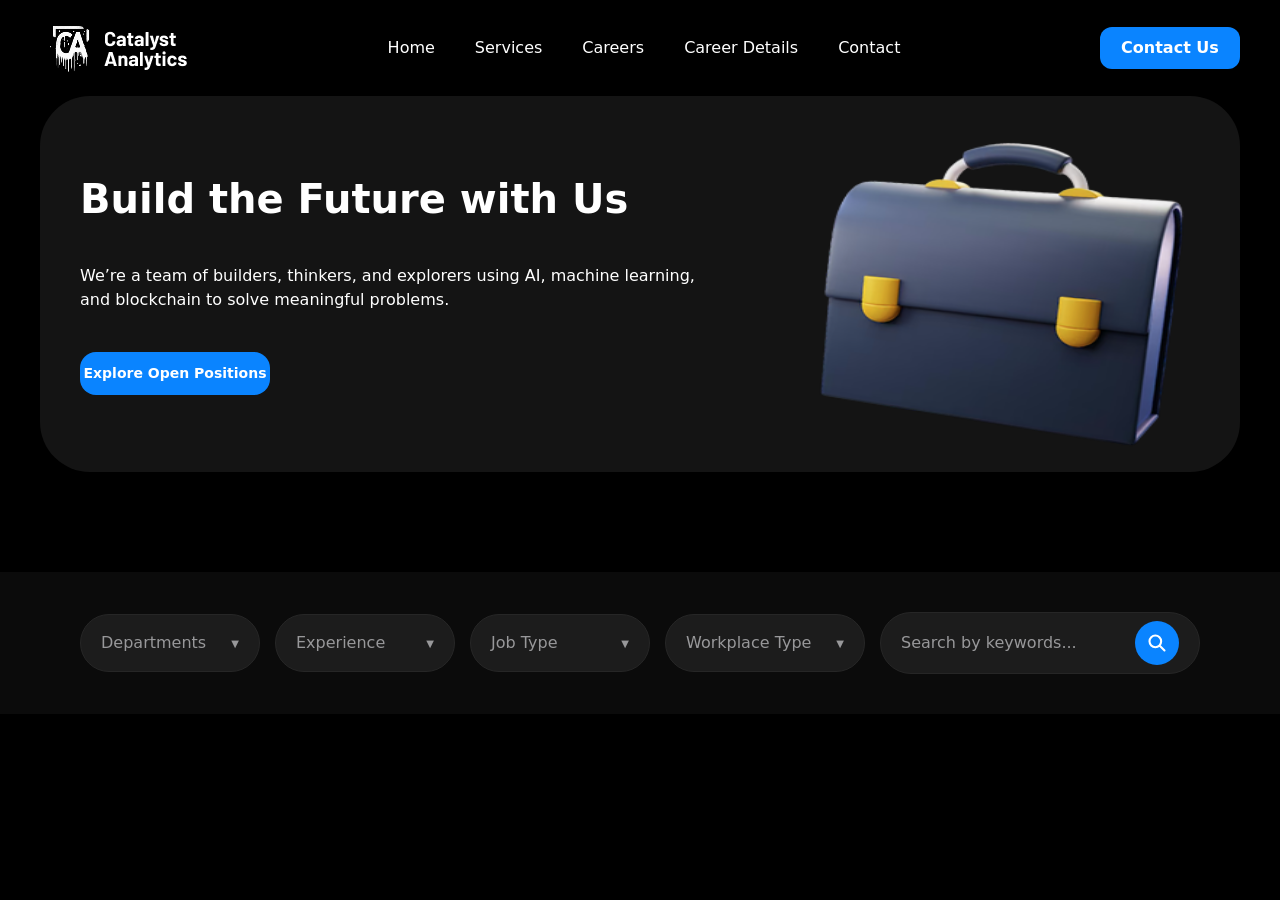
==== commit 74a52931: "page3 small sec" ====
--- a/careers.html
+++ b/careers.html
@@ -40,6 +40,46 @@
 
         <img src="./src/calogo1 2.png" alt="" class="w-full lg:w-[465px] lg:h-full  mt-8 lg:mt-0">
     </section>
+    <section class=" mt-[100px] bg-[#0B0B0B]">
+        <div class=" p-[40px] rounded-[24px] w-full max-w-[1200px] m-auto">
+
+            <div class="flex flex-col lg:flex-row items-center gap-[15px] w-full">
+                <div
+                    class="flex items-center justify-between bg-[#1C1C1C] text-[#98989A] px-[20px] py-[16px] rounded-[100px] w-full lg:w-[180px] border border-[#262626] cursor-pointer">
+                    <span class="text-[16px]">Departments</span>
+                    <span class="text-[10px]">▼</span>
+                </div>
+                <div
+                    class="flex items-center justify-between bg-[#1C1C1C] text-[#98989A] px-[20px] py-[16px] rounded-[100px] w-full lg:w-[180px] border border-[#262626] cursor-pointer">
+                    <span class="text-[16px]">Experience</span>
+                    <span class="text-[10px]">▼</span>
+                </div>
+                <div
+                    class="flex items-center justify-between bg-[#1C1C1C] text-[#98989A] px-[20px] py-[16px] rounded-[100px] w-full lg:w-[180px] border border-[#262626] cursor-pointer">
+                    <span class="text-[16px]">Job Type</span>
+                    <span class="text-[10px]">▼</span>
+                </div>
+                <div
+                    class="flex items-center justify-between bg-[#1C1C1C] text-[#98989A] px-[20px] py-[16px] rounded-[100px] w-full lg:w-[200px] border border-[#262626] cursor-pointer">
+                    <span class="text-[16px]">Workplace Type</span>
+                    <span class="text-[10px]">▼</span>
+                </div>
+                <div
+                    class="flex items-center justify-between bg-[#1C1C1C] px-[20px] py-[8px] rounded-[100px] w-full lg:flex-1 border border-[#262626]">
+                    <input type="text" placeholder="Search by keywords..."
+                        class="bg-transparent text-[#98989A] text-[16px] outline-none w-full py-[8px]">
+                    <button
+                        class="bg-[#0A84FF] p-[12px] rounded-full flex items-center justify-center min-w-[44px] min-h-[44px]">
+                        <svg xmlns="http://www.w3.org/2000/svg" class="w-[20px] h-[20px] text-white" fill="none"
+                            viewBox="0 0 24 24" stroke="currentColor" stroke-width="2.5">
+                            <path stroke-linecap="round" stroke-linejoin="round"
+                                d="M21 21l-6-6m2-5a7 7 0 11-14 0 7 7 0 0114 0z" />
+                        </svg>
+                    </button>
+                </div>
+            </div>
+        </div>
+    </section>
 </body>
 
 </html>
--- a/src/output.css
+++ b/src/output.css
@@ -7,6 +7,7 @@
       "Segoe UI Emoji", "Segoe UI Symbol", "Noto Color Emoji";
     --font-mono: ui-monospace, SFMono-Regular, Menlo, Monaco, Consolas, "Liberation Mono",
       "Courier New", monospace;
+    --color-black: #000;
     --color-white: #fff;
     --spacing: 0.25rem;
     --text-4xl: 2.25rem;
@@ -400,6 +401,9 @@
   .h-auto {
     height: auto;
   }
+  .min-h-\[44px\] {
+    min-height: 44px;
+  }
   .min-h-\[100px\] {
     min-height: 100px;
   }
@@ -639,6 +643,9 @@
   }
   .max-w-\[px\] {
     max-width: px;
+  }
+  .min-w-\[44px\] {
+    min-width: 44px;
   }
   .flex-1 {
     flex: 1;
@@ -749,6 +756,9 @@
   .rounded-4xl {
     border-radius: var(--radius-4xl);
   }
+  .rounded-\[24px\] {
+    border-radius: 24px;
+  }
   .rounded-\[30px\] {
     border-radius: 30px;
   }
@@ -760,6 +770,9 @@
   }
   .rounded-\[60px\] {
     border-radius: 60px;
+  }
+  .rounded-\[100px\] {
+    border-radius: 100px;
   }
   .rounded-full {
     border-radius: calc(infinity * 1px);
@@ -774,9 +787,18 @@
   .border-\[\#0A84FF\] {
     border-color: #0A84FF;
   }
+  .border-\[\#262626\] {
+    border-color: #262626;
+  }
   .bg-\[\#0A84FF\] {
     background-color: #0A84FF;
   }
+  .bg-\[\#0B0B0B\] {
+    background-color: #0B0B0B;
+  }
+  .bg-\[\#1C1C1C\] {
+    background-color: #1C1C1C;
+  }
   .bg-\[\#1E1E1E\] {
     background-color: #1E1E1E;
   }
@@ -804,6 +826,12 @@
   .bg-\[ur\] {
     background-color: ur;
   }
+  .bg-black {
+    background-color: var(--color-black);
+  }
+  .bg-transparent {
+    background-color: transparent;
+  }
   .bg-white {
     background-color: var(--color-white);
   }
@@ -852,9 +880,15 @@
   .p-10 {
     padding: calc(var(--spacing) * 10);
   }
+  .p-\[12px\] {
+    padding: 12px;
+  }
   .p-\[20px\] {
     padding: 20px;
   }
+  .p-\[40px\] {
+    padding: 40px;
+  }
   .px-2 {
     padding-inline: calc(var(--spacing) * 2);
   }
@@ -866,6 +900,12 @@
   }
   .px-\[20px\] {
     padding-inline: 20px;
+  }
+  .py-\[8px\] {
+    padding-block: 8px;
+  }
+  .py-\[16px\] {
+    padding-block: 16px;
   }
   .py-\[20px\] {
     padding-block: 20px;
@@ -922,6 +962,9 @@
     font-size: var(--text-4xl);
     line-height: var(--tw-leading, var(--text-4xl--line-height));
   }
+  .text-\[10px\] {
+    font-size: 10px;
+  }
   .text-\[13px\] {
     font-size: 13px;
   }
@@ -1047,6 +1090,10 @@
     outline-style: var(--tw-outline-style);
     outline-width: 1px;
   }
+  .outline-none {
+    --tw-outline-style: none;
+    outline-style: none;
+  }
   .marker\:text-\[\#0A84FF\] {
     & *::marker {
       color: #0A84FF;
@@ -1221,6 +1268,16 @@
       width: 90px;
     }
   }
+  .lg\:w-\[180px\] {
+    @media (width >= 64rem) {
+      width: 180px;
+    }
+  }
+  .lg\:w-\[200px\] {
+    @media (width >= 64rem) {
+      width: 200px;
+    }
+  }
   .lg\:w-\[240px\] {
     @media (width >= 64rem) {
       width: 240px;
@@ -1329,6 +1386,11 @@
   .lg\:max-w-none {
     @media (width >= 64rem) {
       max-width: none;
+    }
+  }
+  .lg\:flex-1 {
+    @media (width >= 64rem) {
+      flex: 1;
     }
   }
   .lg\:flex-row {
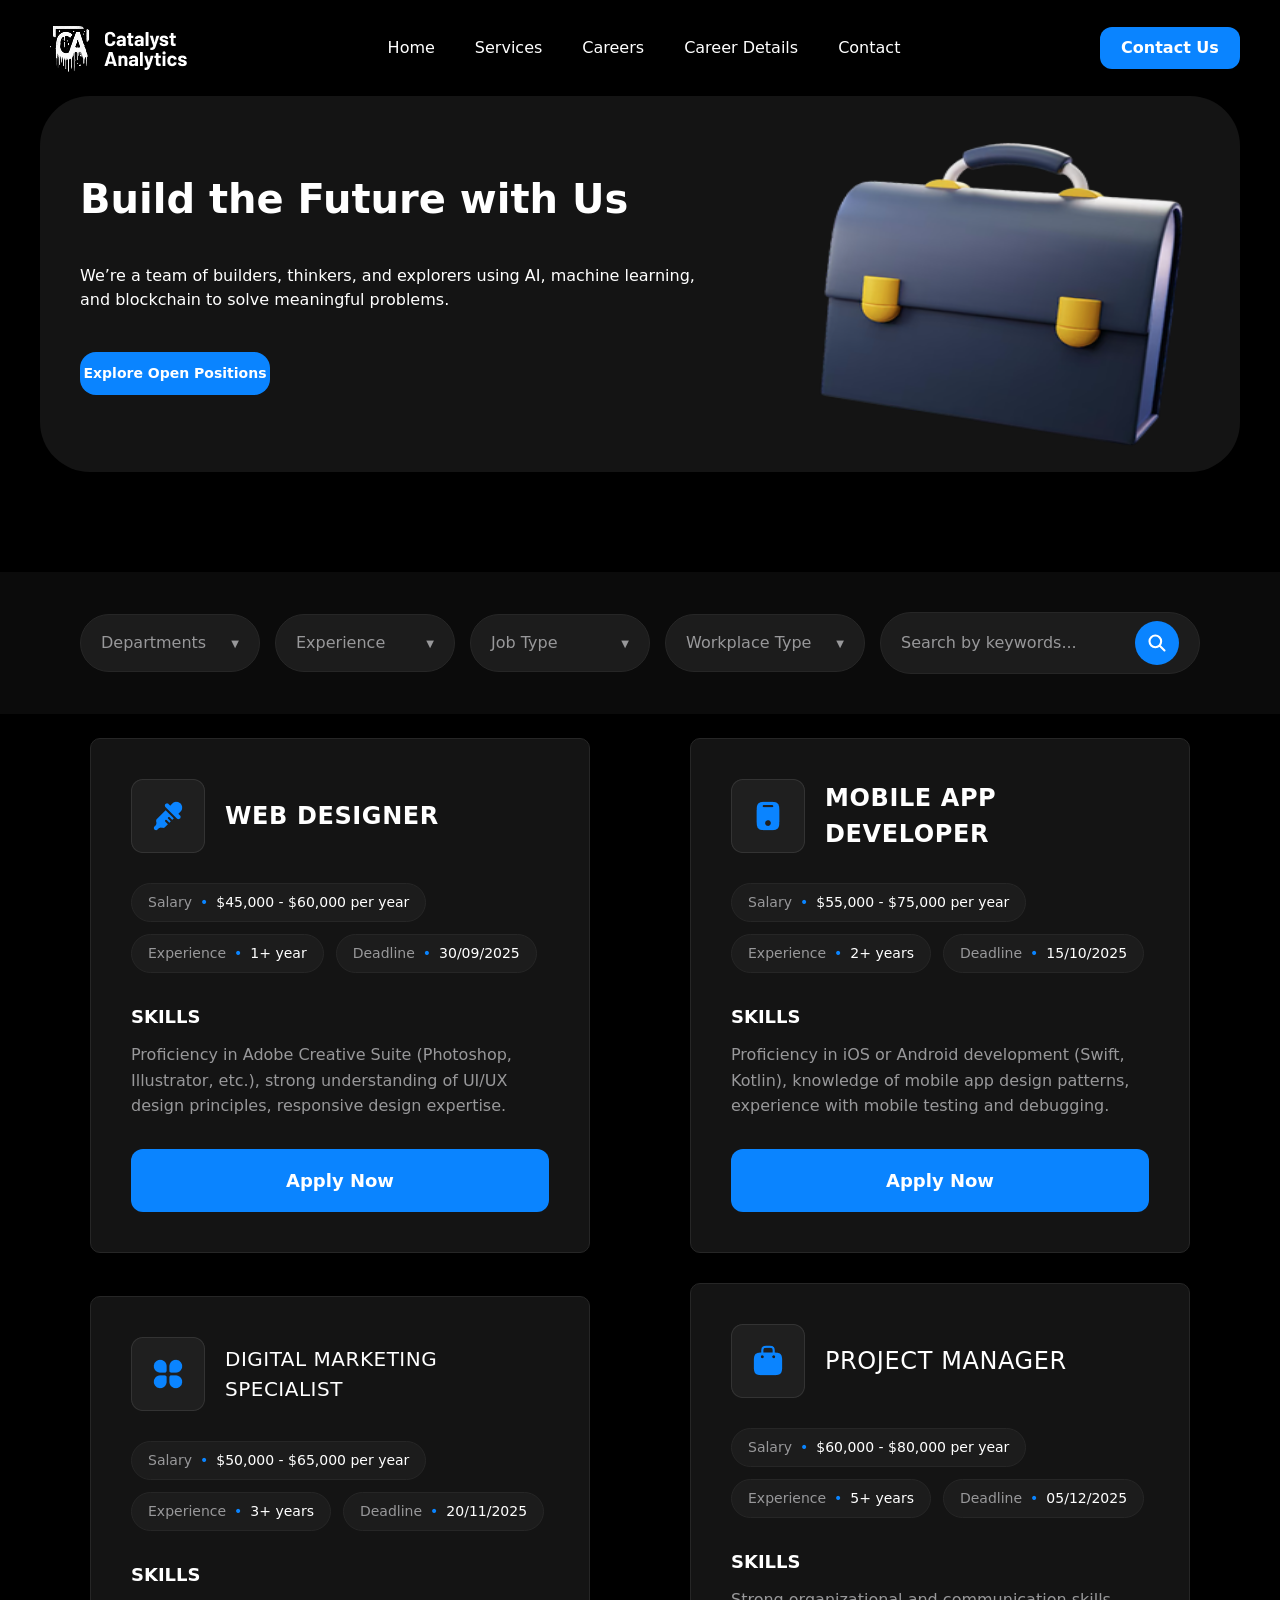
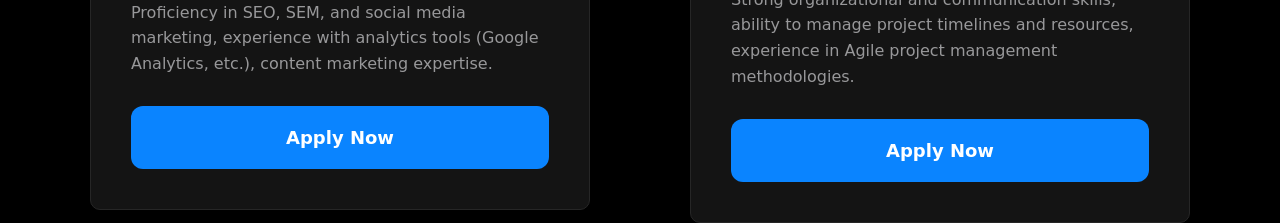
==== commit 5996a561: "page3 sec last big" ====
--- a/careers.html
+++ b/careers.html
@@ -80,6 +80,188 @@
             </div>
         </div>
     </section>
+    <section class="flex flex-col max-w-[1200px] m-auto ">
+        <h1>Open Positions</h1>
+        <div class="flex flex-col gap-[30px]">
+            <div class="flex flex-row">
+                <div class="bg-[#141414] w-full max-w-[500px] p-[40px] rounded-[10px] border border-[#262626] m-auto">
+                    <div class="flex items-center gap-[20px] mb-[30px]">
+                        <img src="./Icon Container (1).png" alt="">
+                        <h2 class="text-white text-[24px] font-bold uppercase tracking-wide">Web Designer</h2>
+                    </div>
+
+                    <div class="flex flex-wrap gap-[12px] mb-[12px]">
+                        <div
+                            class="bg-[#1C1C1C] border border-[#262626] px-[16px] py-[8px] rounded-[100px] flex items-center gap-[8px]">
+                            <span class="text-[#98989A] text-[14px]">Salary</span>
+                            <span class="text-[#0A84FF] text-[14px]">•</span>
+                            <span class="text-white text-[14px] font-medium">$45,000 - $60,000 per year</span>
+                        </div>
+                    </div>
+
+                    <div class="flex flex-wrap gap-[12px] mb-[30px]">
+                        <div
+                            class="bg-[#1C1C1C] border border-[#262626] px-[16px] py-[8px] rounded-[100px] flex items-center gap-[8px]">
+                            <span class="text-[#98989A] text-[14px]">Experience</span>
+                            <span class="text-[#0A84FF] text-[14px]">•</span>
+                            <span class="text-white text-[14px] font-medium">1+ year</span>
+                        </div>
+                        <div
+                            class="bg-[#1C1C1C] border border-[#262626] px-[16px] py-[8px] rounded-[100px] flex items-center gap-[8px]">
+                            <span class="text-[#98989A] text-[14px]">Deadline</span>
+                            <span class="text-[#0A84FF] text-[14px]">•</span>
+                            <span class="text-white text-[14px] font-medium">30/09/2025</span>
+                        </div>
+                    </div>
+
+                    <div class="mb-[30px]">
+                        <h3 class="text-white text-[18px] font-bold uppercase mb-[12px]">Skills</h3>
+                        <p class="text-[#98989A] text-[16px] leading-[1.6]">
+                            Proficiency in Adobe Creative Suite (Photoshop, Illustrator, etc.), strong understanding of
+                            UI/UX design principles, responsive design expertise.
+                        </p>
+                    </div>
+
+                    <button
+                        class="w-full bg-[#0A84FF] text-white py-[18px] rounded-[12px] text-[18px] font-bold transition-colors">
+                        Apply Now
+                    </button>
+                </div>
+                <div class="bg-[#141414] w-full max-w-[500px] p-[40px] rounded-[10px] border border-[#262626] m-auto">
+                    <div class="flex items-center gap-[20px] mb-[30px]">
+                        <img src="./Icon Container.png" alt="">
+                        <h2 class="text-white text-[24px] font-bold uppercase tracking-wide">Mobile App Developer</h2>
+                    </div>
+
+                    <div class="flex flex-wrap gap-[12px] mb-[12px]">
+                        <div
+                            class="bg-[#1C1C1C] border border-[#262626] px-[16px] py-[8px] rounded-[100px] flex items-center gap-[8px]">
+                            <span class="text-[#98989A] text-[14px]">Salary</span>
+                            <span class="text-[#0A84FF] text-[14px]">•</span>
+                            <span class="text-white text-[14px] font-medium">$55,000 - $75,000 per year</span>
+                        </div>
+                    </div>
+
+                    <div class="flex flex-wrap gap-[12px] mb-[30px]">
+                        <div
+                            class="bg-[#1C1C1C] border border-[#262626] px-[16px] py-[8px] rounded-[100px] flex items-center gap-[8px]">
+                            <span class="text-[#98989A] text-[14px]">Experience</span>
+                            <span class="text-[#0A84FF] text-[14px]">•</span>
+                            <span class="text-white text-[14px] font-medium">2+ years</span>
+                        </div>
+                        <div
+                            class="bg-[#1C1C1C] border border-[#262626] px-[16px] py-[8px] rounded-[100px] flex items-center gap-[8px]">
+                            <span class="text-[#98989A] text-[14px]">Deadline</span>
+                            <span class="text-[#0A84FF] text-[14px]">•</span>
+                            <span class="text-white text-[14px] font-medium">15/10/2025</span>
+                        </div>
+                    </div>
+
+                    <div class="mb-[30px]">
+                        <h3 class="text-white text-[18px] font-bold uppercase mb-[12px]">Skills</h3>
+                        <p class="text-[#98989A] text-[16px] leading-[1.6]">
+                            Proficiency in iOS or Android development (Swift, Kotlin), knowledge of mobile app design
+                            patterns, experience with mobile testing and debugging.
+                        </p>
+                    </div>
+
+                    <button
+                        class="w-full bg-[#0A84FF] text-white py-[18px] rounded-[12px] text-[18px] font-bold transition-colors">
+                        Apply Now
+                    </button>
+                </div>
+            </div>
+            <div class="flex flex-row">
+                <div class="bg-[#141414] w-full max-w-[500px] p-[40px] rounded-[10px] border border-[#262626] m-auto">
+                    <div class="flex items-center gap-[20px] mb-[30px]">
+                        <img src="./Icon Container (2).png" alt="">
+                        <h2 class="text-white text-[20px] font-[500] uppercase tracking-wide">Digital Marketing
+                            Specialist</h2>
+                    </div>
+
+                    <div class="flex flex-wrap gap-[12px] mb-[12px]">
+                        <div
+                            class="bg-[#1C1C1C] border border-[#262626] px-[16px] py-[8px] rounded-[100px] flex items-center gap-[8px]">
+                            <span class="text-[#98989A] text-[14px]">Salary</span>
+                            <span class="text-[#0A84FF] text-[14px]">•</span>
+                            <span class="text-white text-[14px] font-medium">$50,000 - $65,000 per year</span>
+                        </div>
+                    </div>
+
+                    <div class="flex flex-wrap gap-[12px] mb-[30px]">
+                        <div
+                            class="bg-[#1C1C1C] border border-[#262626] px-[16px] py-[8px] rounded-[100px] flex items-center gap-[8px]">
+                            <span class="text-[#98989A] text-[14px]">Experience</span>
+                            <span class="text-[#0A84FF] text-[14px]">•</span>
+                            <span class="text-white text-[14px] font-medium">3+ years</span>
+                        </div>
+                        <div
+                            class="bg-[#1C1C1C] border border-[#262626] px-[16px] py-[8px] rounded-[100px] flex items-center gap-[8px]">
+                            <span class="text-[#98989A] text-[14px]">Deadline</span>
+                            <span class="text-[#0A84FF] text-[14px]">•</span>
+                            <span class="text-white text-[14px] font-medium">20/11/2025</span>
+                        </div>
+                    </div>
+
+                    <div class="mb-[30px]">
+                        <h3 class="text-white text-[18px] font-bold uppercase mb-[12px]">Skills</h3>
+                        <p class="text-[#98989A] text-[16px] leading-[1.6]">
+                            Proficiency in SEO, SEM, and social media marketing, experience with analytics tools (Google
+                            Analytics, etc.), content marketing expertise.
+                        </p>
+                    </div>
+
+                    <button
+                        class="w-full bg-[#0A84FF] text-white py-[18px] rounded-[12px] text-[18px] font-bold transition-colors">
+                        Apply Now
+                    </button>
+                </div>
+                <div class="bg-[#141414] w-full max-w-[500px] p-[40px] rounded-[10px] border border-[#262626] m-auto">
+                    <div class="flex items-center gap-[20px] mb-[30px]">
+                        <img src="./Icon Container (3).png" alt="">
+                        <h2 class="text-white text-[24px] font-[500] uppercase tracking-wide">Project Manager</h2>
+                    </div>
+
+                    <div class="flex flex-wrap gap-[12px] mb-[12px]">
+                        <div
+                            class="bg-[#1C1C1C] border border-[#262626] px-[16px] py-[8px] rounded-[100px] flex items-center gap-[8px]">
+                            <span class="text-[#98989A] text-[14px]">Salary</span>
+                            <span class="text-[#0A84FF] text-[14px]">•</span>
+                            <span class="text-white text-[14px] font-medium">$60,000 - $80,000 per year</span>
+                        </div>
+                    </div>
+
+                    <div class="flex flex-wrap gap-[12px] mb-[30px]">
+                        <div
+                            class="bg-[#1C1C1C] border border-[#262626] px-[16px] py-[8px] rounded-[100px] flex items-center gap-[8px]">
+                            <span class="text-[#98989A] text-[14px]">Experience</span>
+                            <span class="text-[#0A84FF] text-[14px]">•</span>
+                            <span class="text-white text-[14px] font-medium">5+ years</span>
+                        </div>
+                        <div
+                            class="bg-[#1C1C1C] border border-[#262626] px-[16px] py-[8px] rounded-[100px] flex items-center gap-[8px]">
+                            <span class="text-[#98989A] text-[14px]">Deadline</span>
+                            <span class="text-[#0A84FF] text-[14px]">•</span>
+                            <span class="text-white text-[14px] font-medium">05/12/2025</span>
+                        </div>
+                    </div>
+
+                    <div class="mb-[30px]">
+                        <h3 class="text-white text-[18px] font-bold uppercase mb-[12px]">Skills</h3>
+                        <p class="text-[#98989A] text-[16px] leading-[1.6]">
+                            Strong organizational and communication skills, ability to manage project timelines and
+                            resources, experience in Agile project management methodologies.
+                        </p>
+                    </div>
+
+                    <button
+                        class="w-full bg-[#0A84FF] text-white py-[18px] rounded-[12px] text-[18px] font-bold transition-colors">
+                        Apply Now
+                    </button>
+                </div>
+            </div>
+        </div>
+    </section>
 </body>
 
 </html>
--- a/src/output.css
+++ b/src/output.css
@@ -12,14 +12,18 @@
     --spacing: 0.25rem;
     --text-4xl: 2.25rem;
     --text-4xl--line-height: calc(2.5 / 2.25);
+    --font-weight-medium: 500;
     --font-weight-semibold: 600;
     --font-weight-bold: 700;
+    --tracking-wide: 0.025em;
     --leading-tight: 1.25;
     --leading-relaxed: 1.625;
     --radius-xl: 0.75rem;
     --radius-2xl: 1rem;
     --radius-3xl: 1.5rem;
     --radius-4xl: 2rem;
+    --default-transition-duration: 150ms;
+    --default-transition-timing-function: cubic-bezier(0.4, 0, 0.2, 1);
     --default-font-family: var(--font-sans);
     --default-mono-font-family: var(--font-mono);
   }
@@ -173,6 +177,18 @@
   }
 }
 @layer utilities {
+  .absolute {
+    position: absolute;
+  }
+  .relative {
+    position: relative;
+  }
+  .bottom-\[4px\] {
+    bottom: 4px;
+  }
+  .left-\[50\%\] {
+    left: 50%;
+  }
   .m-auto {
     margin: auto;
   }
@@ -254,6 +270,9 @@
   .mb-\[10px\] {
     margin-bottom: 10px;
   }
+  .mb-\[12px\] {
+    margin-bottom: 12px;
+  }
   .mb-\[20px\] {
     margin-bottom: 20px;
   }
@@ -317,6 +336,9 @@
   .h-6 {
     height: calc(var(--spacing) * 6);
   }
+  .h-\[4px\] {
+    height: 4px;
+  }
   .h-\[20px\] {
     height: 20px;
   }
@@ -329,6 +351,9 @@
   .h-\[30px\] {
     height: 30px;
   }
+  .h-\[34px\] {
+    height: 34px;
+  }
   .h-\[42px\] {
     height: 42px;
   }
@@ -341,6 +366,9 @@
   .h-\[58px\] {
     height: 58px;
   }
+  .h-\[60px\] {
+    height: 60px;
+  }
   .h-\[64px\] {
     height: 64px;
   }
@@ -431,6 +459,9 @@
   .w-\[2px\] {
     width: 2px;
   }
+  .w-\[4px\] {
+    width: 4px;
+  }
   .w-\[5\] {
     width: 5;
   }
@@ -464,6 +495,9 @@
   .w-\[50\%\] {
     width: 50%;
   }
+  .w-\[60px\] {
+    width: 60px;
+  }
   .w-\[65\%\] {
     width: 65%;
   }
@@ -659,6 +693,10 @@
   .border-collapse {
     border-collapse: collapse;
   }
+  .translate-x-\[-50\%\] {
+    --tw-translate-x: -50%;
+    translate: var(--tw-translate-x) var(--tw-translate-y);
+  }
   .cursor-pointer {
     cursor: pointer;
   }
@@ -677,6 +715,9 @@
   .flex-row {
     flex-direction: row;
   }
+  .flex-wrap {
+    flex-wrap: wrap;
+  }
   .items-center {
     align-items: center;
   }
@@ -695,9 +736,15 @@
   .gap-8 {
     gap: calc(var(--spacing) * 8);
   }
+  .gap-\[8px\] {
+    gap: 8px;
+  }
   .gap-\[10px\] {
     gap: 10px;
   }
+  .gap-\[12px\] {
+    gap: 12px;
+  }
   .gap-\[15px\] {
     gap: 15px;
   }
@@ -727,6 +774,9 @@
   }
   .gap-\[100px\] {
     gap: 100px;
+  }
+  .gap-\[330px\] {
+    gap: 330px;
   }
   .space-y-3 {
     :where(& > :not(:last-child)) {
@@ -756,6 +806,15 @@
   .rounded-4xl {
     border-radius: var(--radius-4xl);
   }
+  .rounded-\[4px\] {
+    border-radius: 4px;
+  }
+  .rounded-\[10px\] {
+    border-radius: 10px;
+  }
+  .rounded-\[12px\] {
+    border-radius: 12px;
+  }
   .rounded-\[24px\] {
     border-radius: 24px;
   }
@@ -784,6 +843,10 @@
     border-style: var(--tw-border-style);
     border-width: 1px;
   }
+  .border-\[2px\] {
+    border-style: var(--tw-border-style);
+    border-width: 2px;
+  }
   .border-\[\#0A84FF\] {
     border-color: #0A84FF;
   }
@@ -898,6 +961,9 @@
   .px-6 {
     padding-inline: calc(var(--spacing) * 6);
   }
+  .px-\[16px\] {
+    padding-inline: 16px;
+  }
   .px-\[20px\] {
     padding-inline: 20px;
   }
@@ -906,6 +972,9 @@
   }
   .py-\[16px\] {
     padding-block: 16px;
+  }
+  .py-\[18px\] {
+    padding-block: 18px;
   }
   .py-\[20px\] {
     padding-block: 20px;
@@ -983,11 +1052,20 @@
   .text-\[20px\] {
     font-size: 20px;
   }
+  .text-\[21px\] {
+    font-size: 21px;
+  }
   .text-\[22px\] {
     font-size: 22px;
   }
+  .text-\[23px\] {
+    font-size: 23px;
+  }
   .text-\[24px\] {
     font-size: 24px;
+  }
+  .text-\[25px\] {
+    font-size: 25px;
   }
   .text-\[28px\] {
     font-size: 28px;
@@ -1027,6 +1105,10 @@
     --tw-leading: calc(var(--spacing) * 10);
     line-height: calc(var(--spacing) * 10);
   }
+  .leading-\[1\.6\] {
+    --tw-leading: 1.6;
+    line-height: 1.6;
+  }
   .leading-relaxed {
     --tw-leading: var(--leading-relaxed);
     line-height: var(--leading-relaxed);
@@ -1051,10 +1133,18 @@
     --tw-font-weight: var(--font-weight-bold);
     font-weight: var(--font-weight-bold);
   }
+  .font-medium {
+    --tw-font-weight: var(--font-weight-medium);
+    font-weight: var(--font-weight-medium);
+  }
   .font-semibold {
     --tw-font-weight: var(--font-weight-semibold);
     font-weight: var(--font-weight-semibold);
   }
+  .tracking-wide {
+    --tw-tracking: var(--tracking-wide);
+    letter-spacing: var(--tracking-wide);
+  }
   .text-\[\#0A84FF\] {
     color: #0A84FF;
   }
@@ -1075,6 +1165,9 @@
   }
   .text-white {
     color: var(--color-white);
+  }
+  .uppercase {
+    text-transform: uppercase;
   }
   .underline {
     text-decoration-line: underline;
@@ -1090,6 +1183,11 @@
     outline-style: var(--tw-outline-style);
     outline-width: 1px;
   }
+  .transition-colors {
+    transition-property: color, background-color, border-color, outline-color, text-decoration-color, fill, stroke, --tw-gradient-from, --tw-gradient-via, --tw-gradient-to;
+    transition-timing-function: var(--tw-ease, var(--default-transition-timing-function));
+    transition-duration: var(--tw-duration, var(--default-transition-duration));
+  }
   .outline-none {
     --tw-outline-style: none;
     outline-style: none;
@@ -1539,6 +1637,21 @@
     }
   }
 }
+@property --tw-translate-x {
+  syntax: "*";
+  inherits: false;
+  initial-value: 0;
+}
+@property --tw-translate-y {
+  syntax: "*";
+  inherits: false;
+  initial-value: 0;
+}
+@property --tw-translate-z {
+  syntax: "*";
+  inherits: false;
+  initial-value: 0;
+}
 @property --tw-space-y-reverse {
   syntax: "*";
   inherits: false;
@@ -1554,6 +1667,10 @@
   inherits: false;
 }
 @property --tw-font-weight {
+  syntax: "*";
+  inherits: false;
+}
+@property --tw-tracking {
   syntax: "*";
   inherits: false;
 }
@@ -1630,10 +1747,14 @@
 @layer properties {
   @supports ((-webkit-hyphens: none) and (not (margin-trim: inline))) or ((-moz-orient: inline) and (not (color:rgb(from red r g b)))) {
     *, ::before, ::after, ::backdrop {
+      --tw-translate-x: 0;
+      --tw-translate-y: 0;
+      --tw-translate-z: 0;
       --tw-space-y-reverse: 0;
       --tw-border-style: solid;
       --tw-leading: initial;
       --tw-font-weight: initial;
+      --tw-tracking: initial;
       --tw-shadow: 0 0 #0000;
       --tw-shadow-color: initial;
       --tw-shadow-alpha: 100%;
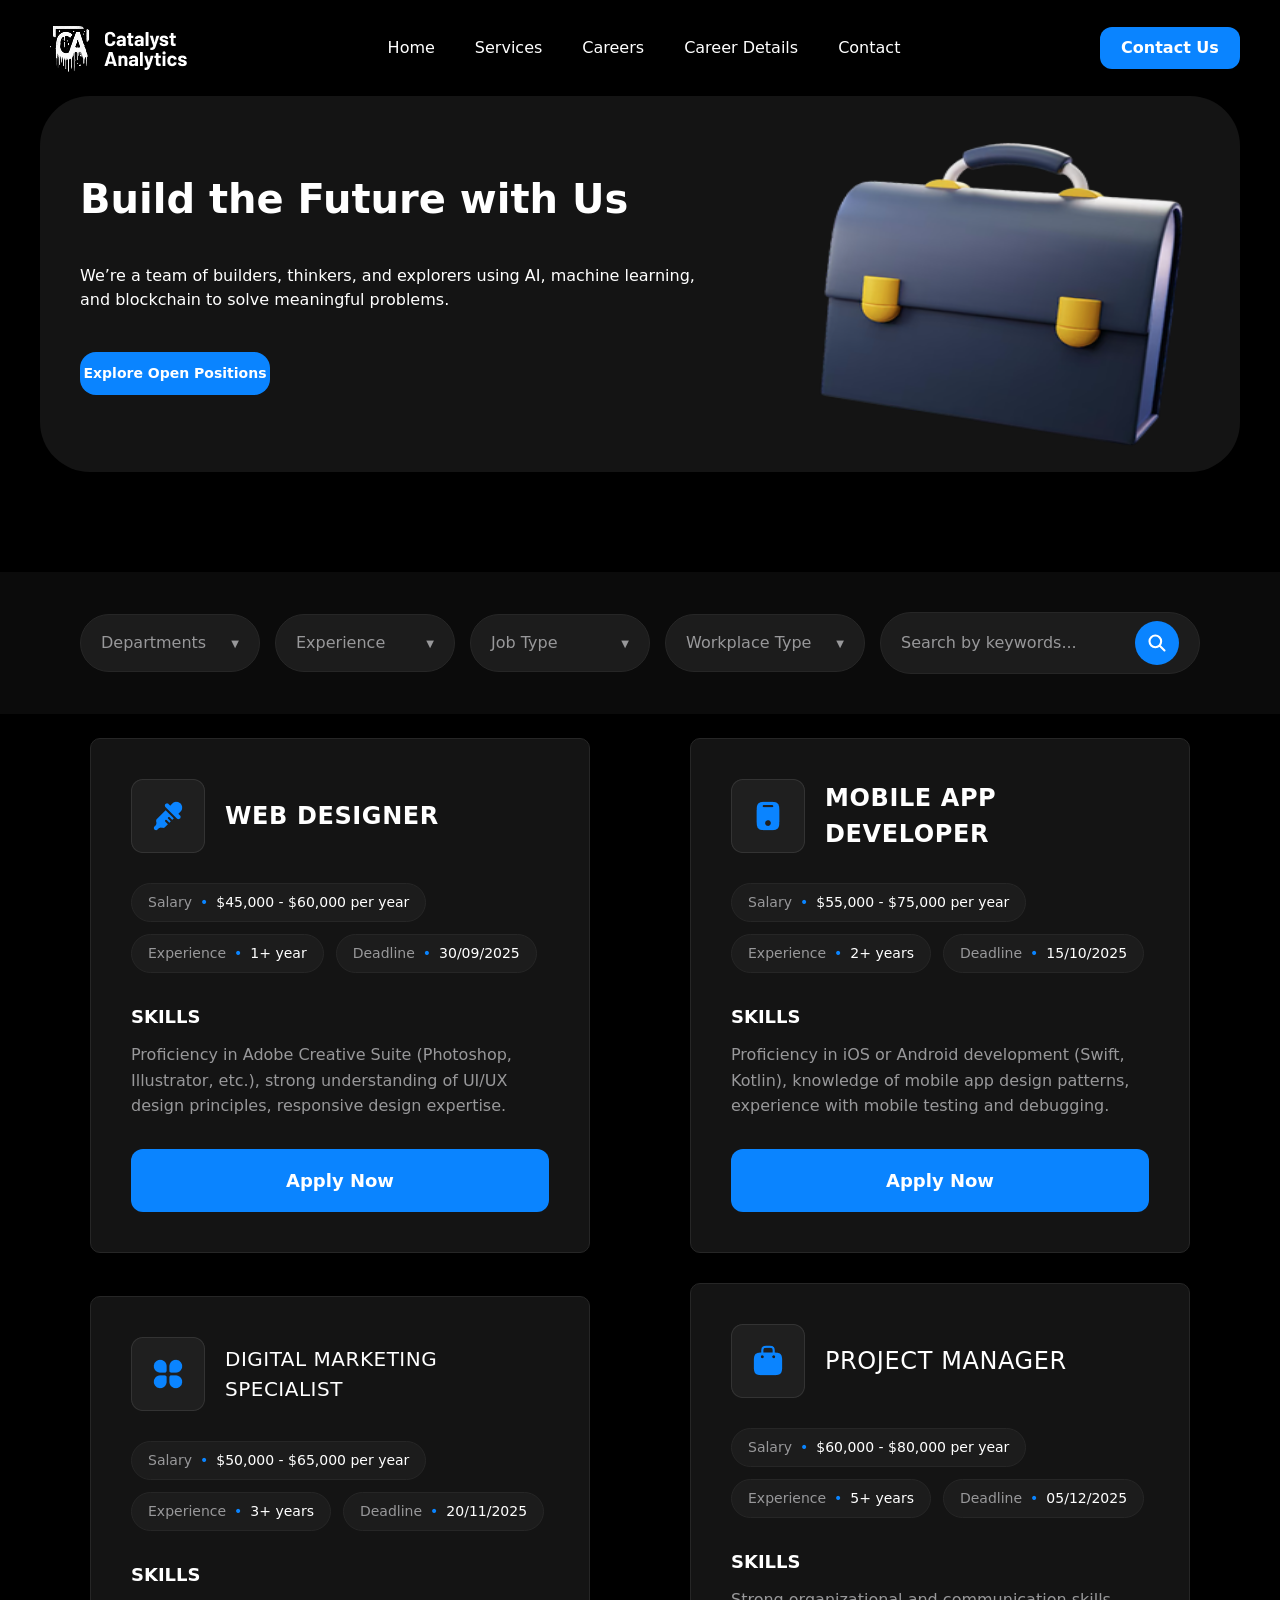
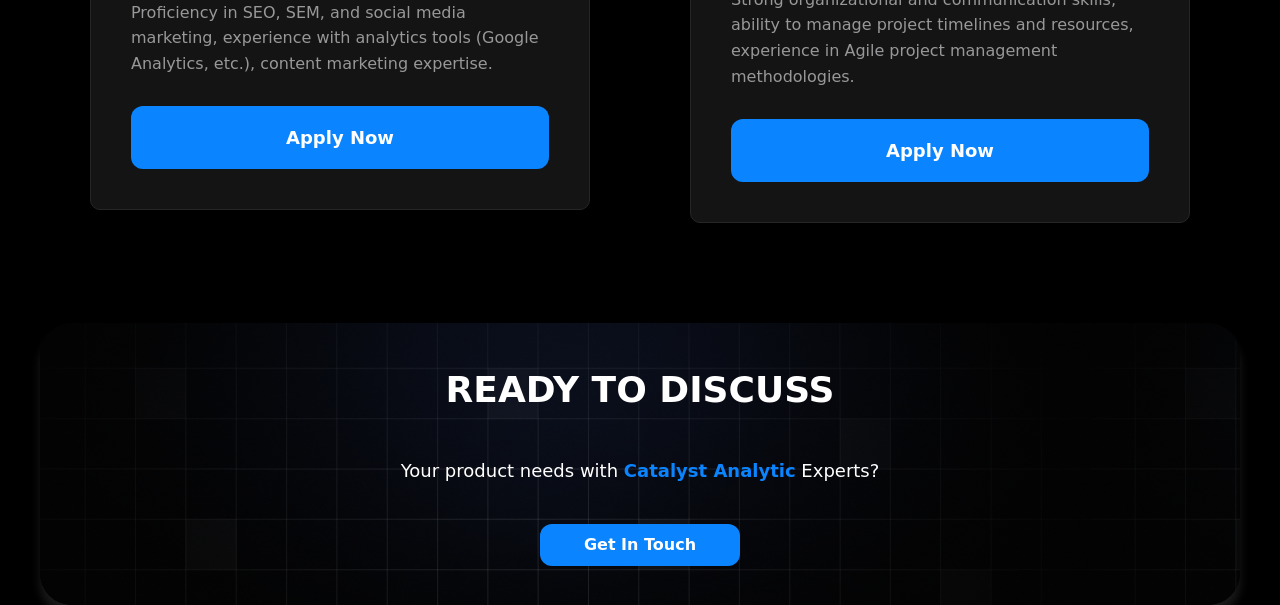
==== commit 7ae926db: "last section page3" ====
--- a/careers.html
+++ b/careers.html
@@ -8,7 +8,7 @@
     <title>Document</title>
 </head>
 
-<body class="bg-[black]">
+<body class="bg-[black] ">
     <header class="max-w-[1200px] w-full  h-[96px] items-center m-auto flex flex-row justify-between">
         <img src="./Logo.png" alt="">
         <p class="lg:hidden text-[white] text-4xl mr-[20px]">☰</p>
@@ -262,6 +262,18 @@
             </div>
         </div>
     </section>
+    <section
+        class="justify-center flex flex-col bg-[url('../good.png')] max-w-[1200px] w-full h-[282px] rounded-4xl mt-[100px] m-auto shadow-[0_10px_10px_0_rgba(255,255,255,0.1)]">
+        <div class="flex flex-col gap-[40px] items-center">
+            <h1 class="text-[36px] text-white text-center font-semibold uppercase">Ready to discuss</h1>
+            <p class="text-white text-center text-[18px]">
+                Your product needs with
+                <span class="text-[#0A84FF] font-semibold">Catalyst Analytic</span>
+                Experts?
+            </p>
+            <button class="w-[200px] h-[42px] bg-[#0A84FF] text-white font-semibold rounded-xl">Get In Touch</button>
+        </div>
+    </section>
 </body>
 
 </html>
--- a/src/output.css
+++ b/src/output.css
@@ -393,6 +393,9 @@
   .h-\[254px\] {
     height: 254px;
   }
+  .h-\[282px\] {
+    height: 282px;
+  }
   .h-\[348px\] {
     height: 348px;
   }
@@ -425,6 +428,12 @@
   }
   .h-\[932px\] {
     height: 932px;
+  }
+  .h-\[3000px\] {
+    height: 3000px;
+  }
+  .h-\[3500px\] {
+    height: 3500px;
   }
   .h-auto {
     height: auto;
@@ -853,12 +862,18 @@
   .border-\[\#262626\] {
     border-color: #262626;
   }
+  .bg-\[\#0A8\] {
+    background-color: #0A8;
+  }
   .bg-\[\#0A84FF\] {
     background-color: #0A84FF;
   }
   .bg-\[\#0B0B0B\] {
     background-color: #0B0B0B;
   }
+  .bg-\[\#0\] {
+    background-color: #0;
+  }
   .bg-\[\#1C1C1C\] {
     background-color: #1C1C1C;
   }
@@ -889,6 +904,9 @@
   .bg-\[ur\] {
     background-color: ur;
   }
+  .bg-\[url\] {
+    background-color: url;
+  }
   .bg-black {
     background-color: var(--color-black);
   }
@@ -901,8 +919,14 @@
   .bg-\[url\(\'\'\)\] {
     background-image: url('');
   }
+  .bg-\[url\(\'\.\'\)\] {
+    background-image: url('.');
+  }
   .bg-\[url\(\'\.\.\/Frame\.png\'\)\] {
     background-image: url('../Frame.png');
+  }
+  .bg-\[url\(\'\.\.\/good\.png\'\)\] {
+    background-image: url('../good.png');
   }
   .bg-\[url\(\'\.\/Frame\.png\'\)\] {
     background-image: url('./Frame.png');
@@ -1174,6 +1198,14 @@
   }
   .opacity-90 {
     opacity: 90%;
+  }
+  .shadow-\[0_4px_10px_0_rgba\(255\,255\,255\,0\.1\)\] {
+    --tw-shadow: 0 4px 10px 0 var(--tw-shadow-color, rgba(255,255,255,0.1));
+    box-shadow: var(--tw-inset-shadow), var(--tw-inset-ring-shadow), var(--tw-ring-offset-shadow), var(--tw-ring-shadow), var(--tw-shadow);
+  }
+  .shadow-\[0_10px_10px_0_rgba\(255\,255\,255\,0\.1\)\] {
+    --tw-shadow: 0 10px 10px 0 var(--tw-shadow-color, rgba(255,255,255,0.1));
+    box-shadow: var(--tw-inset-shadow), var(--tw-inset-ring-shadow), var(--tw-ring-offset-shadow), var(--tw-ring-shadow), var(--tw-shadow);
   }
   .shadow-inner {
     --tw-shadow: inset 0 2px 4px 0 var(--tw-shadow-color, rgb(0 0 0 / 0.05));
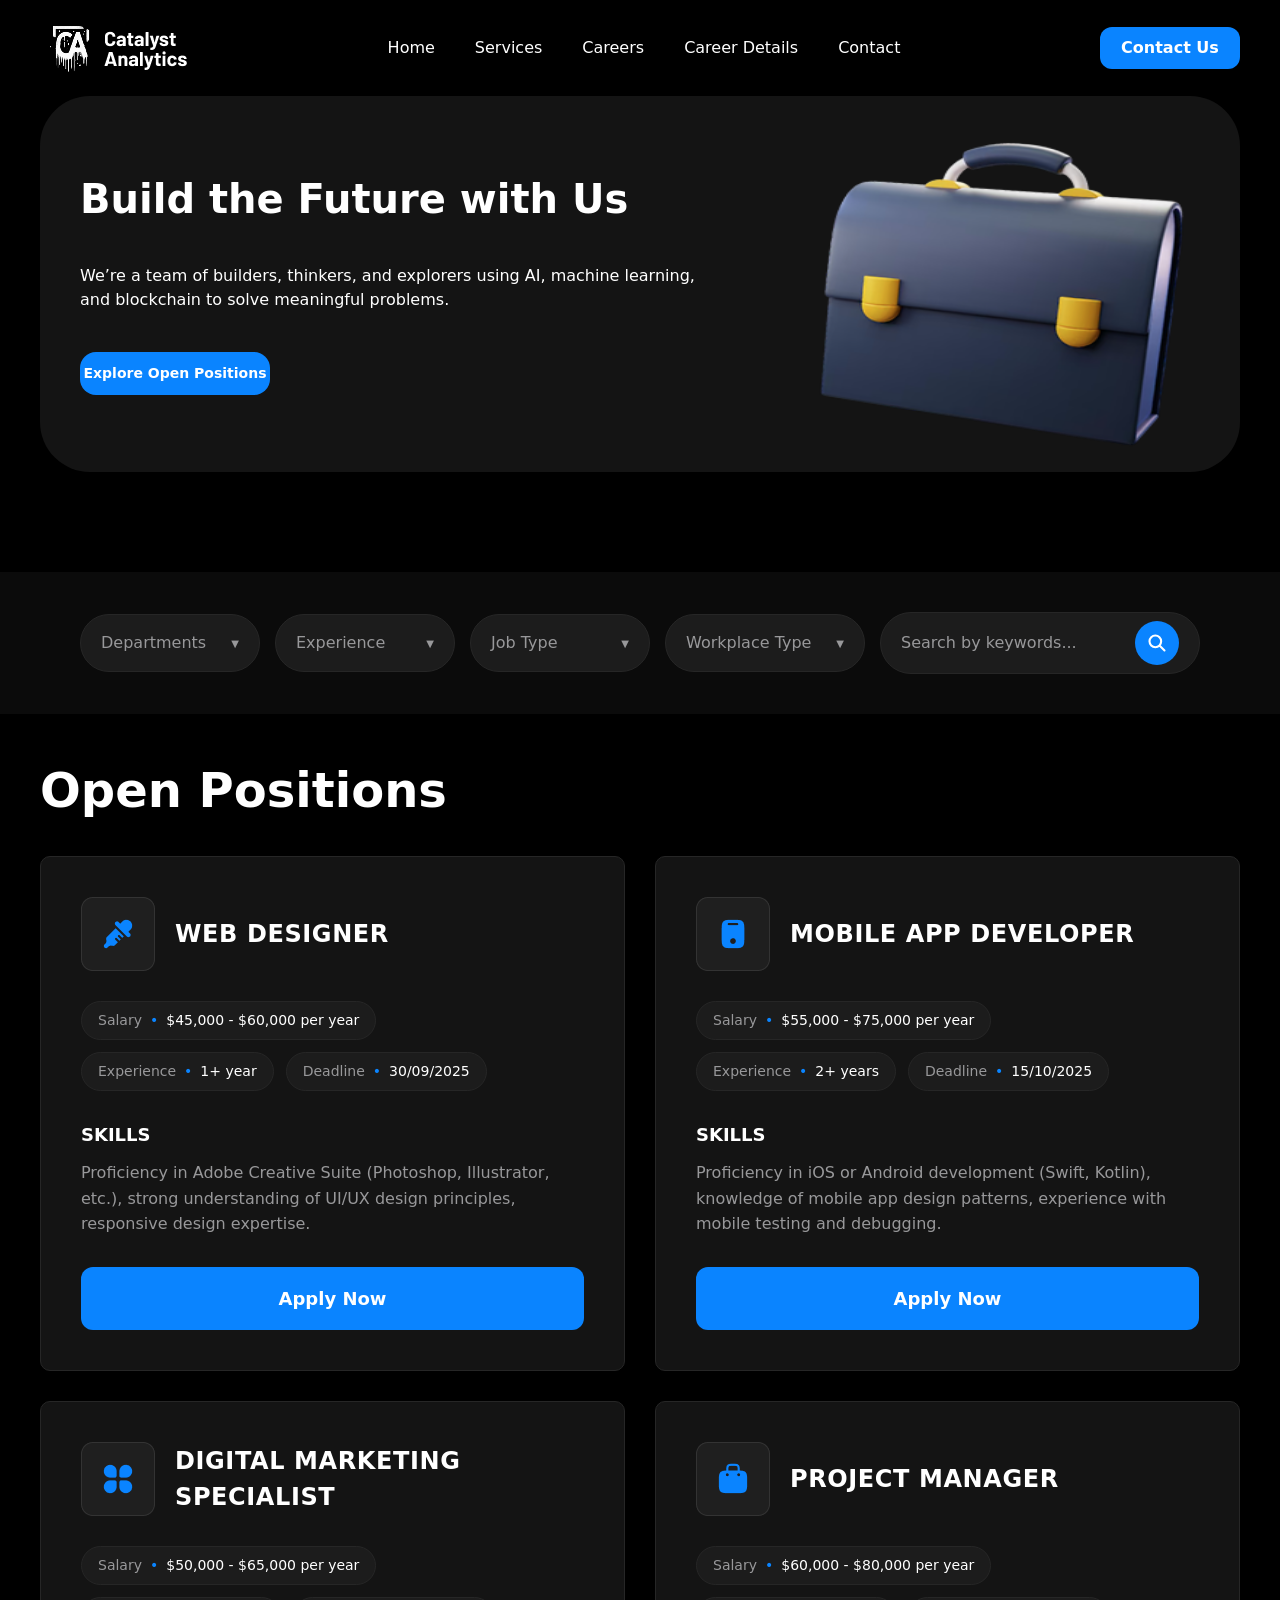
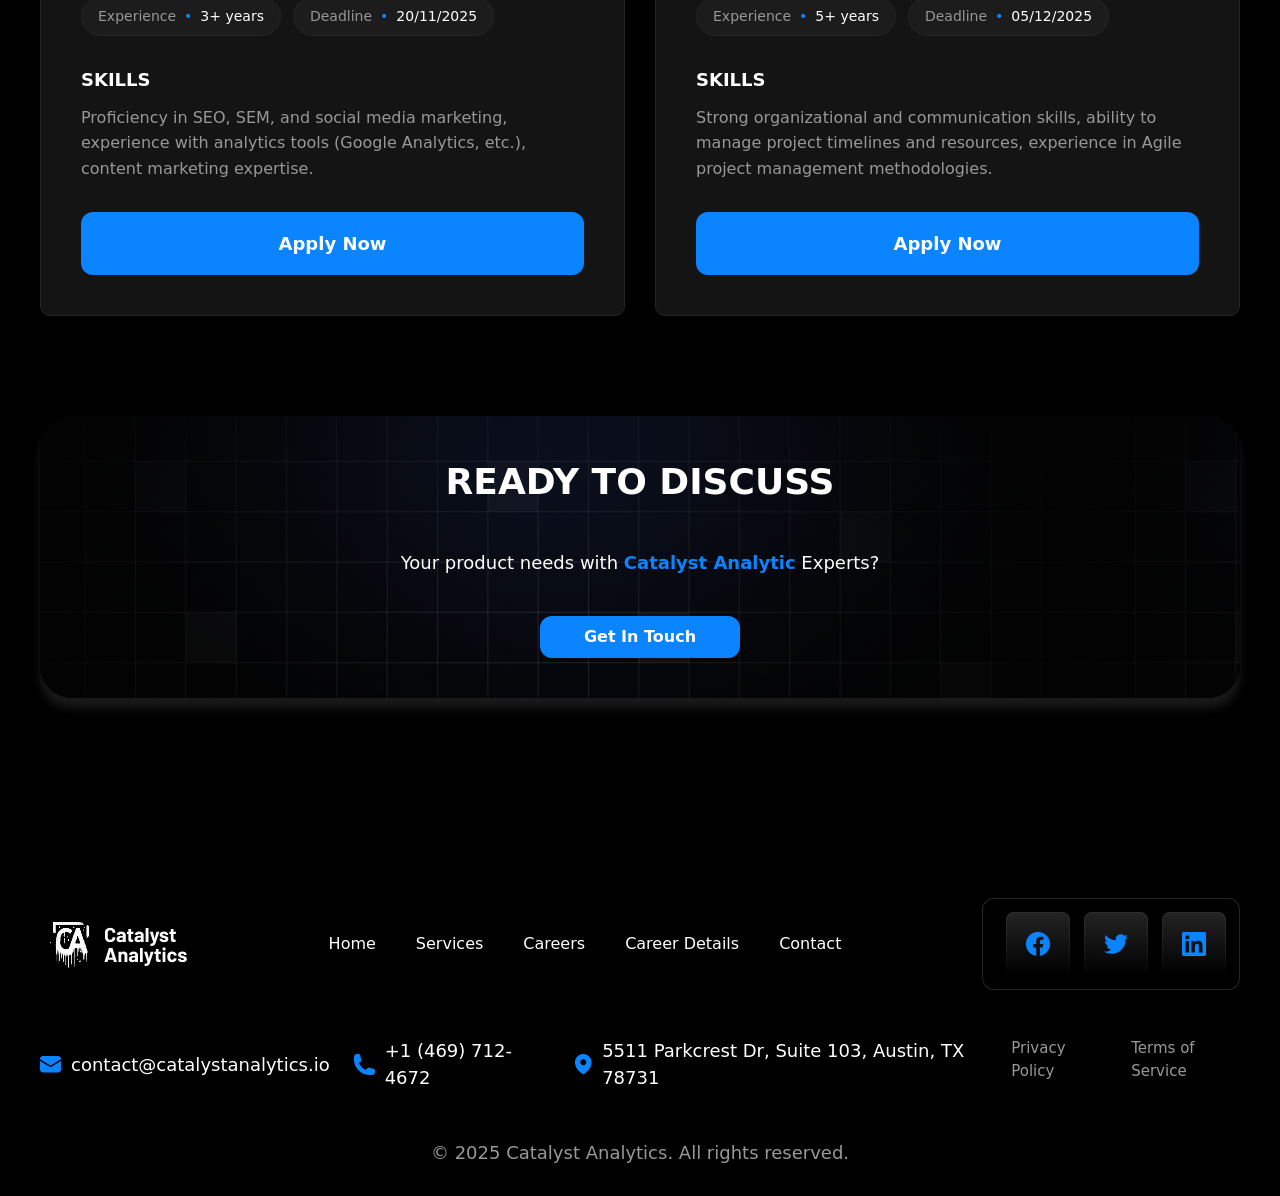
==== commit fd56c987: "media big sec page3 fix" ====
--- a/careers.html
+++ b/careers.html
@@ -80,14 +80,20 @@
             </div>
         </div>
     </section>
-    <section class="flex flex-col max-w-[1200px] m-auto ">
-        <h1>Open Positions</h1>
+    <section class="flex flex-col max-w-[1200px] m-auto px-[20px] lg:px-0">
+        <h1 class="text-white text-[32px] lg:text-[48px] font-bold mt-[40px] mb-[30px] text-center lg:text-left">Open
+            Positions</h1>
+
         <div class="flex flex-col gap-[30px]">
-            <div class="flex flex-row">
-                <div class="bg-[#141414] w-full max-w-[500px] p-[40px] rounded-[10px] border border-[#262626] m-auto">
+
+            <div class="flex flex-col lg:flex-row gap-[30px]">
+
+                <div
+                    class="bg-[#141414] w-full lg:max-w-[585px] p-[30px] lg:p-[40px] rounded-[10px] border border-[#262626]">
                     <div class="flex items-center gap-[20px] mb-[30px]">
-                        <img src="./Icon Container (1).png" alt="">
-                        <h2 class="text-white text-[24px] font-bold uppercase tracking-wide">Web Designer</h2>
+                        <img src="./Icon Container (1).png" alt="" class="w-[50px] h-[50px] lg:w-auto lg:h-auto">
+                        <h2 class="text-white text-[20px] lg:text-[24px] font-bold uppercase tracking-wide">Web Designer
+                        </h2>
                     </div>
 
                     <div class="flex flex-wrap gap-[12px] mb-[12px]">
@@ -116,21 +122,24 @@
 
                     <div class="mb-[30px]">
                         <h3 class="text-white text-[18px] font-bold uppercase mb-[12px]">Skills</h3>
-                        <p class="text-[#98989A] text-[16px] leading-[1.6]">
+                        <p class="text-[#98989A] text-[15px] lg:text-[16px] leading-[1.6]">
                             Proficiency in Adobe Creative Suite (Photoshop, Illustrator, etc.), strong understanding of
                             UI/UX design principles, responsive design expertise.
                         </p>
                     </div>
 
                     <button
-                        class="w-full bg-[#0A84FF] text-white py-[18px] rounded-[12px] text-[18px] font-bold transition-colors">
+                        class="w-full bg-[#0A84FF] text-white py-[16px] lg:py-[18px] rounded-[12px] text-[18px] font-bold transition-colors hover:bg-[#0074E4]">
                         Apply Now
                     </button>
                 </div>
-                <div class="bg-[#141414] w-full max-w-[500px] p-[40px] rounded-[10px] border border-[#262626] m-auto">
+
+                <div
+                    class="bg-[#141414] w-full lg:max-w-[585px] p-[30px] lg:p-[40px] rounded-[10px] border border-[#262626]">
                     <div class="flex items-center gap-[20px] mb-[30px]">
-                        <img src="./Icon Container.png" alt="">
-                        <h2 class="text-white text-[24px] font-bold uppercase tracking-wide">Mobile App Developer</h2>
+                        <img src="./Icon Container.png" alt="" class="w-[50px] h-[50px] lg:w-auto lg:h-auto">
+                        <h2 class="text-white text-[20px] lg:text-[24px] font-bold uppercase tracking-wide">Mobile App
+                            Developer</h2>
                     </div>
 
                     <div class="flex flex-wrap gap-[12px] mb-[12px]">
@@ -159,24 +168,26 @@
 
                     <div class="mb-[30px]">
                         <h3 class="text-white text-[18px] font-bold uppercase mb-[12px]">Skills</h3>
-                        <p class="text-[#98989A] text-[16px] leading-[1.6]">
+                        <p class="text-[#98989A] text-[15px] lg:text-[16px] leading-[1.6]">
                             Proficiency in iOS or Android development (Swift, Kotlin), knowledge of mobile app design
                             patterns, experience with mobile testing and debugging.
                         </p>
                     </div>
 
                     <button
-                        class="w-full bg-[#0A84FF] text-white py-[18px] rounded-[12px] text-[18px] font-bold transition-colors">
+                        class="w-full bg-[#0A84FF] text-white py-[16px] lg:py-[18px] rounded-[12px] text-[18px] font-bold transition-colors hover:bg-[#0074E4]">
                         Apply Now
                     </button>
                 </div>
             </div>
-            <div class="flex flex-row">
-                <div class="bg-[#141414] w-full max-w-[500px] p-[40px] rounded-[10px] border border-[#262626] m-auto">
+
+            <div class="flex flex-col lg:flex-row gap-[30px]">
+                <div
+                    class="bg-[#141414] w-full lg:max-w-[585px] p-[30px] lg:p-[40px] rounded-[10px] border border-[#262626]">
                     <div class="flex items-center gap-[20px] mb-[30px]">
-                        <img src="./Icon Container (2).png" alt="">
-                        <h2 class="text-white text-[20px] font-[500] uppercase tracking-wide">Digital Marketing
-                            Specialist</h2>
+                        <img src="./Icon Container (2).png" alt="" class="w-[50px] h-[50px] lg:w-auto lg:h-auto">
+                        <h2 class="text-white text-[20px] lg:text-[24px] font-bold uppercase tracking-wide">Digital
+                            Marketing Specialist</h2>
                     </div>
 
                     <div class="flex flex-wrap gap-[12px] mb-[12px]">
@@ -205,21 +216,24 @@
 
                     <div class="mb-[30px]">
                         <h3 class="text-white text-[18px] font-bold uppercase mb-[12px]">Skills</h3>
-                        <p class="text-[#98989A] text-[16px] leading-[1.6]">
+                        <p class="text-[#98989A] text-[15px] lg:text-[16px] leading-[1.6]">
                             Proficiency in SEO, SEM, and social media marketing, experience with analytics tools (Google
                             Analytics, etc.), content marketing expertise.
                         </p>
                     </div>
 
                     <button
-                        class="w-full bg-[#0A84FF] text-white py-[18px] rounded-[12px] text-[18px] font-bold transition-colors">
+                        class="w-full bg-[#0A84FF] text-white py-[16px] lg:py-[18px] rounded-[12px] text-[18px] font-bold transition-colors hover:bg-[#0074E4]">
                         Apply Now
                     </button>
                 </div>
-                <div class="bg-[#141414] w-full max-w-[500px] p-[40px] rounded-[10px] border border-[#262626] m-auto">
+
+                <div
+                    class="bg-[#141414] w-full lg:max-w-[585px] p-[30px] lg:p-[40px] rounded-[10px] border border-[#262626]">
                     <div class="flex items-center gap-[20px] mb-[30px]">
-                        <img src="./Icon Container (3).png" alt="">
-                        <h2 class="text-white text-[24px] font-[500] uppercase tracking-wide">Project Manager</h2>
+                        <img src="./Icon Container (3).png" alt="" class="w-[50px] h-[50px] lg:w-auto lg:h-auto">
+                        <h2 class="text-white text-[20px] lg:text-[24px] font-bold uppercase tracking-wide">Project
+                            Manager</h2>
                     </div>
 
                     <div class="flex flex-wrap gap-[12px] mb-[12px]">
@@ -248,14 +262,14 @@
 
                     <div class="mb-[30px]">
                         <h3 class="text-white text-[18px] font-bold uppercase mb-[12px]">Skills</h3>
-                        <p class="text-[#98989A] text-[16px] leading-[1.6]">
+                        <p class="text-[#98989A] text-[15px] lg:text-[16px] leading-[1.6]">
                             Strong organizational and communication skills, ability to manage project timelines and
                             resources, experience in Agile project management methodologies.
                         </p>
                     </div>
 
                     <button
-                        class="w-full bg-[#0A84FF] text-white py-[18px] rounded-[12px] text-[18px] font-bold transition-colors">
+                        class="w-full bg-[#0A84FF] text-white py-[16px] lg:py-[18px] rounded-[12px] text-[18px] font-bold transition-colors hover:bg-[#0074E4]">
                         Apply Now
                     </button>
                 </div>
@@ -274,6 +288,50 @@
             <button class="w-[200px] h-[42px] bg-[#0A84FF] text-white font-semibold rounded-xl">Get In Touch</button>
         </div>
     </section>
+    <footer class="flex mb-[30px] mt-[100px] lg:mt-[100px] flex-col max-w-[1200px] justify-between w-full h-auto lg:h-[368px]
+    m-auto px-4 lg:px-0">
+        <div class="flex mt-[50px] lg:mt-[100px] flex-col lg:flex-row justify-between items-center gap-8 lg:gap-0">
+            <img src="./Logo.png" alt="">
+
+            <div class="hidden lg:flex flex-row text-[white] gap-[40px] text-[16px]">
+                <a href="#">Home</a>
+                <a href="./src/services.html">Services</a>
+                <a href="./src/careers.html">Careers</a>
+                <a href="./src/details.html">Career Details</a>
+                <a href="./src/Contact.html">Contact</a>
+            </div>
+
+            <img src="./Sub Container.png" alt="">
+        </div>
+
+        <div
+            class="flex flex-col lg:flex-row text-[white] text-[16px] lg:text-[18px] gap-[30px] lg:gap-[45px] mt-10 lg:mt-0">
+
+            <div class="flex flex-col md:flex-row gap-[20px] lg:gap-[45px]">
+                <div class="flex flex-row items-center gap-[10px]">
+                    <img src="./Subtract (1).png" alt="">
+                    <p>contact@catalystanalytics.io</p>
+                </div>
+                <div class="flex flex-row items-center gap-[10px]">
+                    <img src="./Vector (Stroke).png" alt="">
+                    <p>+1 (469) 712-4672</p>
+                </div>
+                <div class="flex flex-row items-center gap-[10px]">
+                    <img src="./Subtract.png" alt="">
+                    <p>5511 Parkcrest Dr, Suite 103, Austin, TX 78731</p>
+                </div>
+            </div>
+
+            <div class="flex flex-row gap-[30px]">
+                <p class="text-[#98989A] text-[15px]">Privacy Policy</p>
+                <p class="text-[#98989A] text-[15px]">Terms of Service</p>
+            </div>
+        </div>
+
+        <p class="text-[#98989A] text-[16px] lg:text-[18px] text-center mt-10 lg:mt-0">
+            © 2025 Catalyst Analytics. All rights reserved.
+        </p>
+    </footer>
 </body>
 
 </html>
--- a/src/output.css
+++ b/src/output.css
@@ -204,15 +204,6 @@
   .mt-10 {
     margin-top: calc(var(--spacing) * 10);
   }
-  .mt-\[0px\] {
-    margin-top: 0px;
-  }
-  .mt-\[00px\] {
-    margin-top: 00px;
-  }
-  .mt-\[10px\] {
-    margin-top: 10px;
-  }
   .mt-\[40px\] {
     margin-top: 40px;
   }
@@ -225,81 +216,36 @@
   .mt-\[70px\] {
     margin-top: 70px;
   }
-  .mt-\[80px\] {
-    margin-top: 80px;
-  }
-  .mt-\[100p\] {
-    margin-top: 100p;
-  }
   .mt-\[100px\] {
     margin-top: 100px;
   }
-  .mt-\[150px\] {
-    margin-top: 150px;
-  }
   .mt-\[190px\] {
     margin-top: 190px;
   }
-  .mt-\[300px\] {
-    margin-top: 300px;
-  }
-  .mt-\[500px\] {
-    margin-top: 500px;
-  }
-  .mt-\[900px\] {
-    margin-top: 900px;
-  }
-  .mt-\[1000px\] {
-    margin-top: 1000px;
-  }
   .mt-\[1200px\] {
     margin-top: 1200px;
   }
   .mr-\[20px\] {
     margin-right: 20px;
   }
-  .mr-\[30px\] {
-    margin-right: 30px;
-  }
   .mb-2 {
     margin-bottom: calc(var(--spacing) * 2);
   }
   .mb-10 {
     margin-bottom: calc(var(--spacing) * 10);
   }
-  .mb-\[10px\] {
-    margin-bottom: 10px;
-  }
   .mb-\[12px\] {
     margin-bottom: 12px;
   }
-  .mb-\[20px\] {
-    margin-bottom: 20px;
-  }
   .mb-\[30px\] {
     margin-bottom: 30px;
   }
-  .mb-\[50px\] {
-    margin-bottom: 50px;
-  }
-  .mb-\[90px\] {
-    margin-bottom: 90px;
-  }
-  .mb-\[110px\] {
-    margin-bottom: 110px;
-  }
-  .mb-\[120px\] {
-    margin-bottom: 120px;
-  }
   .ml-4 {
     margin-left: calc(var(--spacing) * 4);
   }
   .ml-\[0px\] {
     margin-left: 0px;
   }
-  .ml-\[10px\] {
-    margin-left: 10px;
-  }
   .ml-\[30px\] {
     margin-left: 30px;
   }
@@ -309,9 +255,6 @@
   .ml-\[80px\] {
     margin-left: 80px;
   }
-  .ml-\[100px\] {
-    margin-left: 100px;
-  }
   .block {
     display: block;
   }
@@ -342,15 +285,9 @@
   .h-\[20px\] {
     height: 20px;
   }
-  .h-\[21px\] {
-    height: 21px;
-  }
   .h-\[25px\] {
     height: 25px;
   }
-  .h-\[30px\] {
-    height: 30px;
-  }
   .h-\[34px\] {
     height: 34px;
   }
@@ -375,60 +312,27 @@
   .h-\[72px\] {
     height: 72px;
   }
-  .h-\[77px\] {
-    height: 77px;
-  }
-  .h-\[96\] {
-    height: 96;
-  }
   .h-\[96px\] {
     height: 96px;
   }
-  .h-\[140px\] {
-    height: 140px;
-  }
   .h-\[170px\] {
     height: 170px;
   }
-  .h-\[254px\] {
-    height: 254px;
-  }
   .h-\[282px\] {
     height: 282px;
   }
-  .h-\[348px\] {
-    height: 348px;
-  }
-  .h-\[368px\] {
-    height: 368px;
-  }
-  .h-\[376px\] {
-    height: 376px;
-  }
   .h-\[400xp\] {
     height: 400xp;
   }
   .h-\[480px\] {
     height: 480px;
   }
-  .h-\[654\.5970458984375px\] {
-    height: 654.5970458984375px;
-  }
-  .h-\[655px\] {
-    height: 655px;
-  }
   .h-\[668px\] {
     height: 668px;
   }
   .h-\[700px\] {
     height: 700px;
   }
-  .h-\[932\] {
-    height: 932;
-  }
-  .h-\[932px\] {
-    height: 932px;
-  }
   .h-\[3000px\] {
     height: 3000px;
   }
@@ -459,99 +363,42 @@
   .w-6 {
     width: calc(var(--spacing) * 6);
   }
-  .w-\[0\%\] {
-    width: 0%;
-  }
   .w-\[0px\] {
     width: 0px;
   }
-  .w-\[2px\] {
-    width: 2px;
-  }
   .w-\[4px\] {
     width: 4px;
   }
-  .w-\[5\] {
-    width: 5;
-  }
-  .w-\[10px\] {
-    width: 10px;
-  }
   .w-\[20px\] {
     width: 20px;
   }
-  .w-\[21px\] {
-    width: 21px;
-  }
   .w-\[25px\] {
     width: 25px;
   }
-  .w-\[30px\] {
-    width: 30px;
-  }
-  .w-\[39px\] {
-    width: 39px;
-  }
   .w-\[40px\] {
     width: 40px;
   }
-  .w-\[42px\] {
-    width: 42px;
-  }
-  .w-\[47\] {
-    width: 47;
-  }
-  .w-\[50\%\] {
-    width: 50%;
+  .w-\[50px\] {
+    width: 50px;
   }
   .w-\[60px\] {
     width: 60px;
   }
-  .w-\[65\%\] {
-    width: 65%;
-  }
-  .w-\[66\%\] {
-    width: 66%;
-  }
-  .w-\[66\.5\%\] {
-    width: 66.5%;
-  }
-  .w-\[66\.8\%\] {
-    width: 66.8%;
-  }
-  .w-\[67\%\] {
-    width: 67%;
-  }
-  .w-\[68\%\] {
-    width: 68%;
-  }
-  .w-\[70\%\] {
-    width: 70%;
-  }
   .w-\[70px\] {
     width: 70px;
   }
-  .w-\[80\%\] {
-    width: 80%;
-  }
   .w-\[90px\] {
     width: 90px;
   }
   .w-\[100px\] {
     width: 100px;
   }
-  .w-\[140\.00000691413788\] {
-    width: 140.00000691413788;
-  }
   .w-\[140px\] {
     width: 140px;
   }
   .w-\[160px\] {
     width: 160px;
   }
-  .w-\[165\.00000542402177\] {
-    width: 165.00000542402177;
-  }
   .w-\[165px\] {
     width: 165px;
   }
@@ -579,81 +426,18 @@
   .w-\[320px\] {
     width: 320px;
   }
-  .w-\[359px\] {
-    width: 359px;
-  }
-  .w-\[378px\] {
-    width: 378px;
-  }
-  .w-\[378x\] {
-    width: 378x;
-  }
   .w-\[380px\] {
     width: 380px;
   }
   .w-\[400px\] {
     width: 400px;
   }
-  .w-\[452px\] {
-    width: 452px;
-  }
-  .w-\[472px\] {
-    width: 472px;
-  }
-  .w-\[492px\] {
-    width: 492px;
-  }
   .w-\[500px\] {
     width: 500px;
   }
-  .w-\[502px\] {
-    width: 502px;
-  }
-  .w-\[552px\] {
-    width: 552px;
-  }
-  .w-\[570px\] {
-    width: 570px;
-  }
-  .w-\[582px\] {
-    width: 582px;
-  }
   .w-\[586px\] {
     width: 586px;
   }
-  .w-\[602px\] {
-    width: 602px;
-  }
-  .w-\[629\] {
-    width: 629;
-  }
-  .w-\[629px\] {
-    width: 629px;
-  }
-  .w-\[645\] {
-    width: 645;
-  }
-  .w-\[645px\] {
-    width: 645px;
-  }
-  .w-\[659px\] {
-    width: 659px;
-  }
-  .w-\[675px\] {
-    width: 675px;
-  }
-  .w-\[712px\] {
-    width: 712px;
-  }
-  .w-\[761\.2799072265625\] {
-    width: 761.2799072265625;
-  }
-  .w-\[761\.2799072265625px\] {
-    width: 761.2799072265625px;
-  }
-  .w-\[798px\] {
-    width: 798px;
-  }
   .w-fit {
     width: fit-content;
   }
@@ -669,23 +453,14 @@
   .max-w-\[400px\] {
     max-width: 400px;
   }
-  .max-w-\[500\] {
-    max-width: 500;
-  }
   .max-w-\[500px\] {
     max-width: 500px;
   }
   .max-w-\[798px\] {
     max-width: 798px;
   }
-  .max-w-\[800px\] {
-    max-width: 800px;
-  }
   .max-w-\[1200px\] {
     max-width: 1200px;
-  }
-  .max-w-\[px\] {
-    max-width: px;
   }
   .min-w-\[44px\] {
     min-width: 44px;
@@ -768,9 +543,6 @@
   }
   .gap-\[40px\] {
     gap: 40px;
-  }
-  .gap-\[45px\] {
-    gap: 45px;
   }
   .gap-\[50px\] {
     gap: 50px;
@@ -833,12 +605,6 @@
   .rounded-\[36px\] {
     border-radius: 36px;
   }
-  .rounded-\[50px\] {
-    border-radius: 50px;
-  }
-  .rounded-\[60px\] {
-    border-radius: 60px;
-  }
   .rounded-\[100px\] {
     border-radius: 100px;
   }
@@ -889,21 +655,6 @@
   .bg-\[black\] {
     background-color: black;
   }
-  .bg-\[ur\(\'\'\)\] {
-    background-color: ur('');
-  }
-  .bg-\[ur\(\'\.\.\/Frame\'\)\] {
-    background-color: ur('../Frame');
-  }
-  .bg-\[ur\(\'\.\.\/Frame\.png\'\)\] {
-    background-color: ur('../Frame.png');
-  }
-  .bg-\[ur\(\'\.\/Frame\.png\'\)\] {
-    background-color: ur('./Frame.png');
-  }
-  .bg-\[ur\] {
-    background-color: ur;
-  }
   .bg-\[url\] {
     background-color: url;
   }
@@ -916,9 +667,6 @@
   .bg-white {
     background-color: var(--color-white);
   }
-  .bg-\[url\(\'\'\)\] {
-    background-image: url('');
-  }
   .bg-\[url\(\'\.\'\)\] {
     background-image: url('.');
   }
@@ -928,15 +676,6 @@
   .bg-\[url\(\'\.\.\/good\.png\'\)\] {
     background-image: url('../good.png');
   }
-  .bg-\[url\(\'\.\/Frame\.png\'\)\] {
-    background-image: url('./Frame.png');
-  }
-  .bg-\[url\(\'\.\/image4\.png\'\)\] {
-    background-image: url('./image4.png');
-  }
-  .bg-\[url\(\'\.\/imga\'\)\] {
-    background-image: url('./imga');
-  }
   .bg-auto {
     background-size: auto;
   }
@@ -973,6 +712,9 @@
   .p-\[20px\] {
     padding: 20px;
   }
+  .p-\[30px\] {
+    padding: 30px;
+  }
   .p-\[40px\] {
     padding: 40px;
   }
@@ -1006,24 +748,6 @@
   .pr-\[10px\] {
     padding-right: 10px;
   }
-  .pr-\[30px\] {
-    padding-right: 30px;
-  }
-  .pb-\[0px\] {
-    padding-bottom: 0px;
-  }
-  .pb-\[10px\] {
-    padding-bottom: 10px;
-  }
-  .pb-\[30px\] {
-    padding-bottom: 30px;
-  }
-  .pb-\[60px\] {
-    padding-bottom: 60px;
-  }
-  .pb-\[100px\] {
-    padding-bottom: 100px;
-  }
   .pl-5 {
     padding-left: calc(var(--spacing) * 5);
   }
@@ -1038,12 +762,6 @@
   }
   .pl-\[40px\] {
     padding-left: 40px;
-  }
-  .pl-\[100px\] {
-    padding-left: 100px;
-  }
-  .pl-\[px\] {
-    padding-left: px;
   }
   .text-center {
     text-align: center;
@@ -1058,9 +776,6 @@
   .text-\[10px\] {
     font-size: 10px;
   }
-  .text-\[13px\] {
-    font-size: 13px;
-  }
   .text-\[14px\] {
     font-size: 14px;
   }
@@ -1105,21 +820,6 @@
   }
   .text-\[40px\] {
     font-size: 40px;
-  }
-  .text-\[50px\] {
-    font-size: 50px;
-  }
-  .text-\[60px\] {
-    font-size: 60px;
-  }
-  .text-\[65px\] {
-    font-size: 65px;
-  }
-  .text-\[69px\] {
-    font-size: 69px;
-  }
-  .text-\[72px\] {
-    font-size: 72px;
   }
   .leading-3 {
     --tw-leading: calc(var(--spacing) * 3);
@@ -1174,12 +874,6 @@
   }
   .text-\[\#98989A\] {
     color: #98989A;
-  }
-  .text-\[14\[x\]\] {
-    color: 14[x];
-  }
-  .text-\[px\] {
-    color: px;
   }
   .text-\[white\] {
     color: white;
@@ -1238,6 +932,13 @@
       color: #0A84FF;
     }
   }
+  .hover\:bg-\[\#0074E4\] {
+    &:hover {
+      @media (hover: hover) {
+        background-color: #0074E4;
+      }
+    }
+  }
   .sm\:flex-row {
     @media (width >= 40rem) {
       flex-direction: row;
@@ -1273,11 +974,6 @@
       margin-top: 100px;
     }
   }
-  .lg\:mr-\[0\] {
-    @media (width >= 64rem) {
-      margin-right: 0;
-    }
-  }
   .lg\:ml-\[0\] {
     @media (width >= 64rem) {
       margin-left: 0;
@@ -1353,6 +1049,11 @@
       height: 932px;
     }
   }
+  .lg\:h-auto {
+    @media (width >= 64rem) {
+      height: auto;
+    }
+  }
   .lg\:h-full {
     @media (width >= 64rem) {
       height: 100%;
@@ -1468,11 +1169,6 @@
       width: 523px;
     }
   }
-  .lg\:w-\[543px\] {
-    @media (width >= 64rem) {
-      width: 543px;
-    }
-  }
   .lg\:w-\[573px\] {
     @media (width >= 64rem) {
       width: 573px;
@@ -1488,16 +1184,6 @@
       width: 629px;
     }
   }
-  .lg\:w-\[659px\] {
-    @media (width >= 64rem) {
-      width: 659px;
-    }
-  }
-  .lg\:w-\[full\] {
-    @media (width >= 64rem) {
-      width: full;
-    }
-  }
   .lg\:w-\[px\] {
     @media (width >= 64rem) {
       width: px;
@@ -1508,9 +1194,9 @@
       width: auto;
     }
   }
-  .lg\:max-w-\[1200px\] {
-    @media (width >= 64rem) {
-      max-width: 1200px;
+  .lg\:max-w-\[585px\] {
+    @media (width >= 64rem) {
+      max-width: 585px;
     }
   }
   .lg\:max-w-none {
@@ -1558,11 +1244,6 @@
       gap: 60px;
     }
   }
-  .lg\:gap-\[70px\] {
-    @media (width >= 64rem) {
-      gap: 70px;
-    }
-  }
   .lg\:gap-\[90px\] {
     @media (width >= 64rem) {
       gap: 90px;
@@ -1613,16 +1294,16 @@
       padding-block: calc(var(--spacing) * 0);
     }
   }
+  .lg\:py-\[18px\] {
+    @media (width >= 64rem) {
+      padding-block: 18px;
+    }
+  }
   .lg\:pl-\[0\] {
     @media (width >= 64rem) {
       padding-left: 0;
     }
   }
-  .lg\:pl-\[40px\] {
-    @media (width >= 64rem) {
-      padding-left: 40px;
-    }
-  }
   .lg\:text-left {
     @media (width >= 64rem) {
       text-align: left;
@@ -1661,6 +1342,11 @@
   .lg\:text-\[40px\] {
     @media (width >= 64rem) {
       font-size: 40px;
+    }
+  }
+  .lg\:text-\[48px\] {
+    @media (width >= 64rem) {
+      font-size: 48px;
     }
   }
   .lg\:text-\[50px\] {
